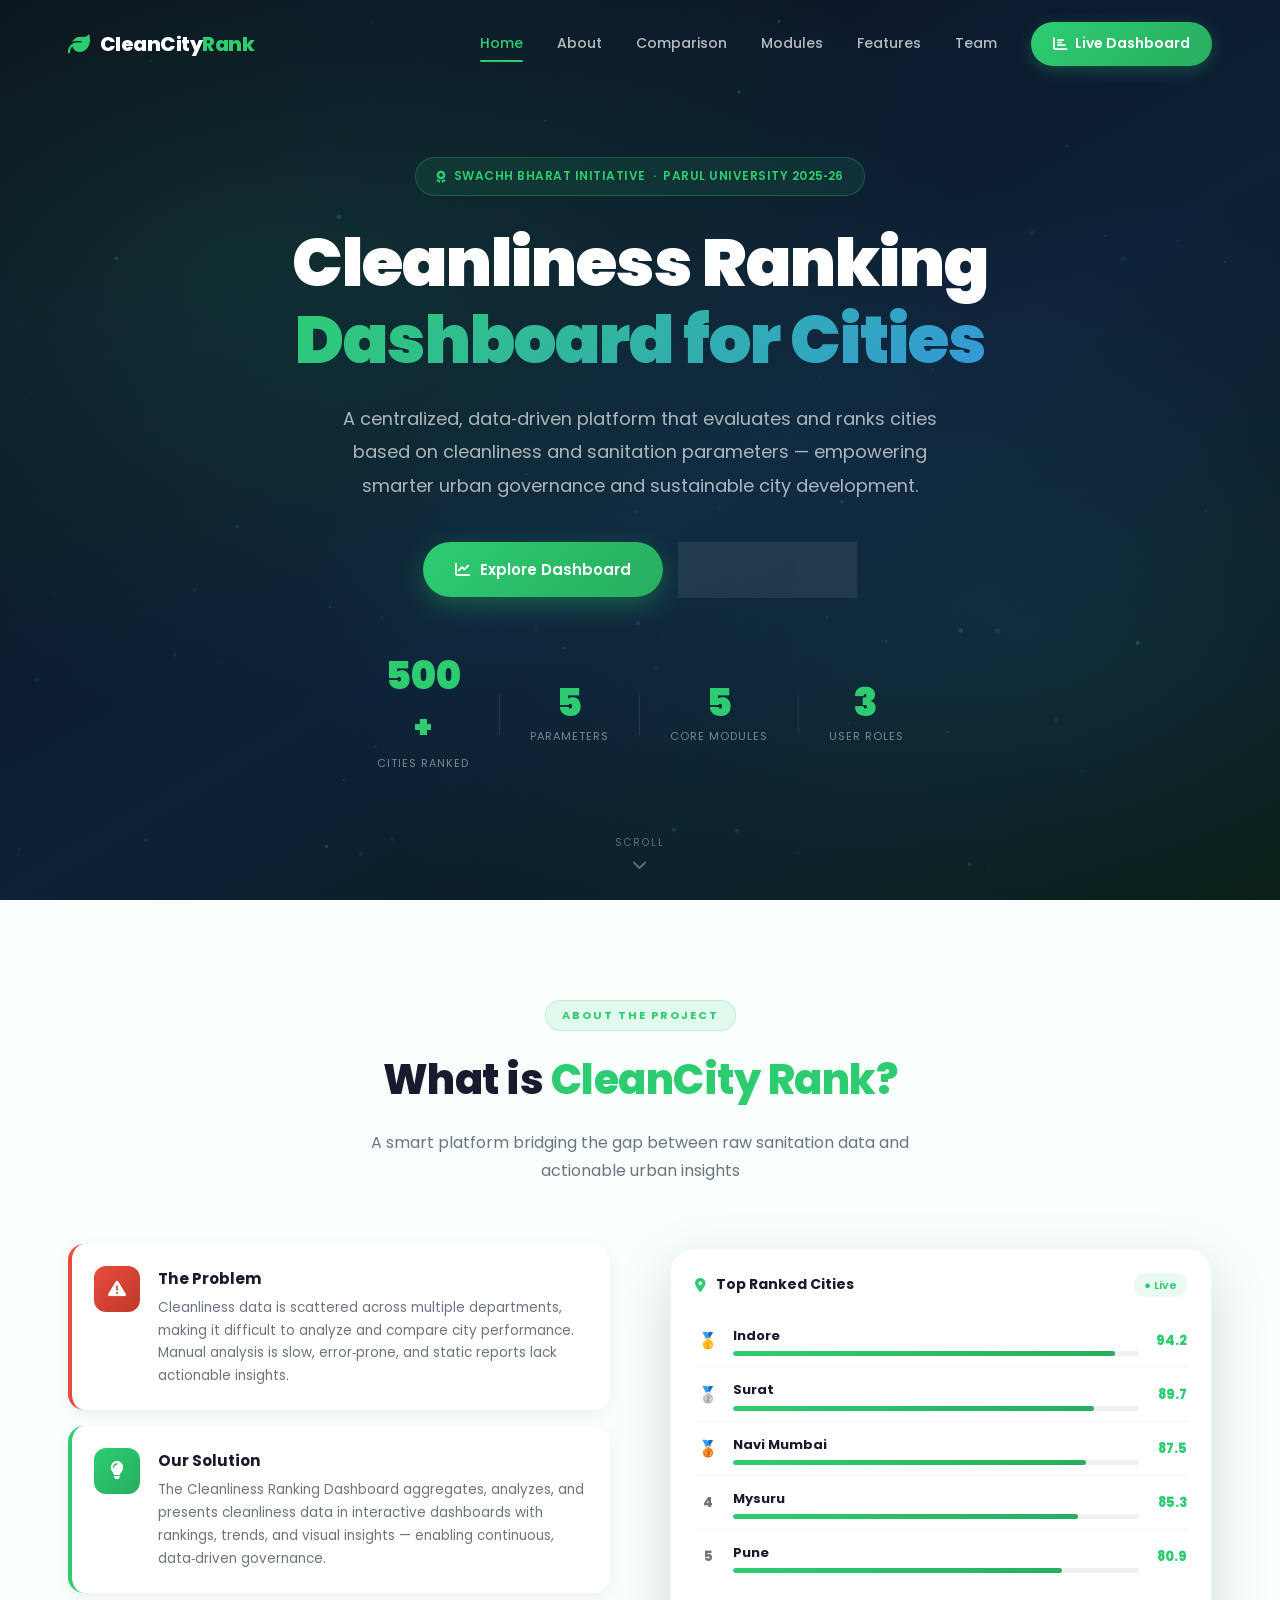
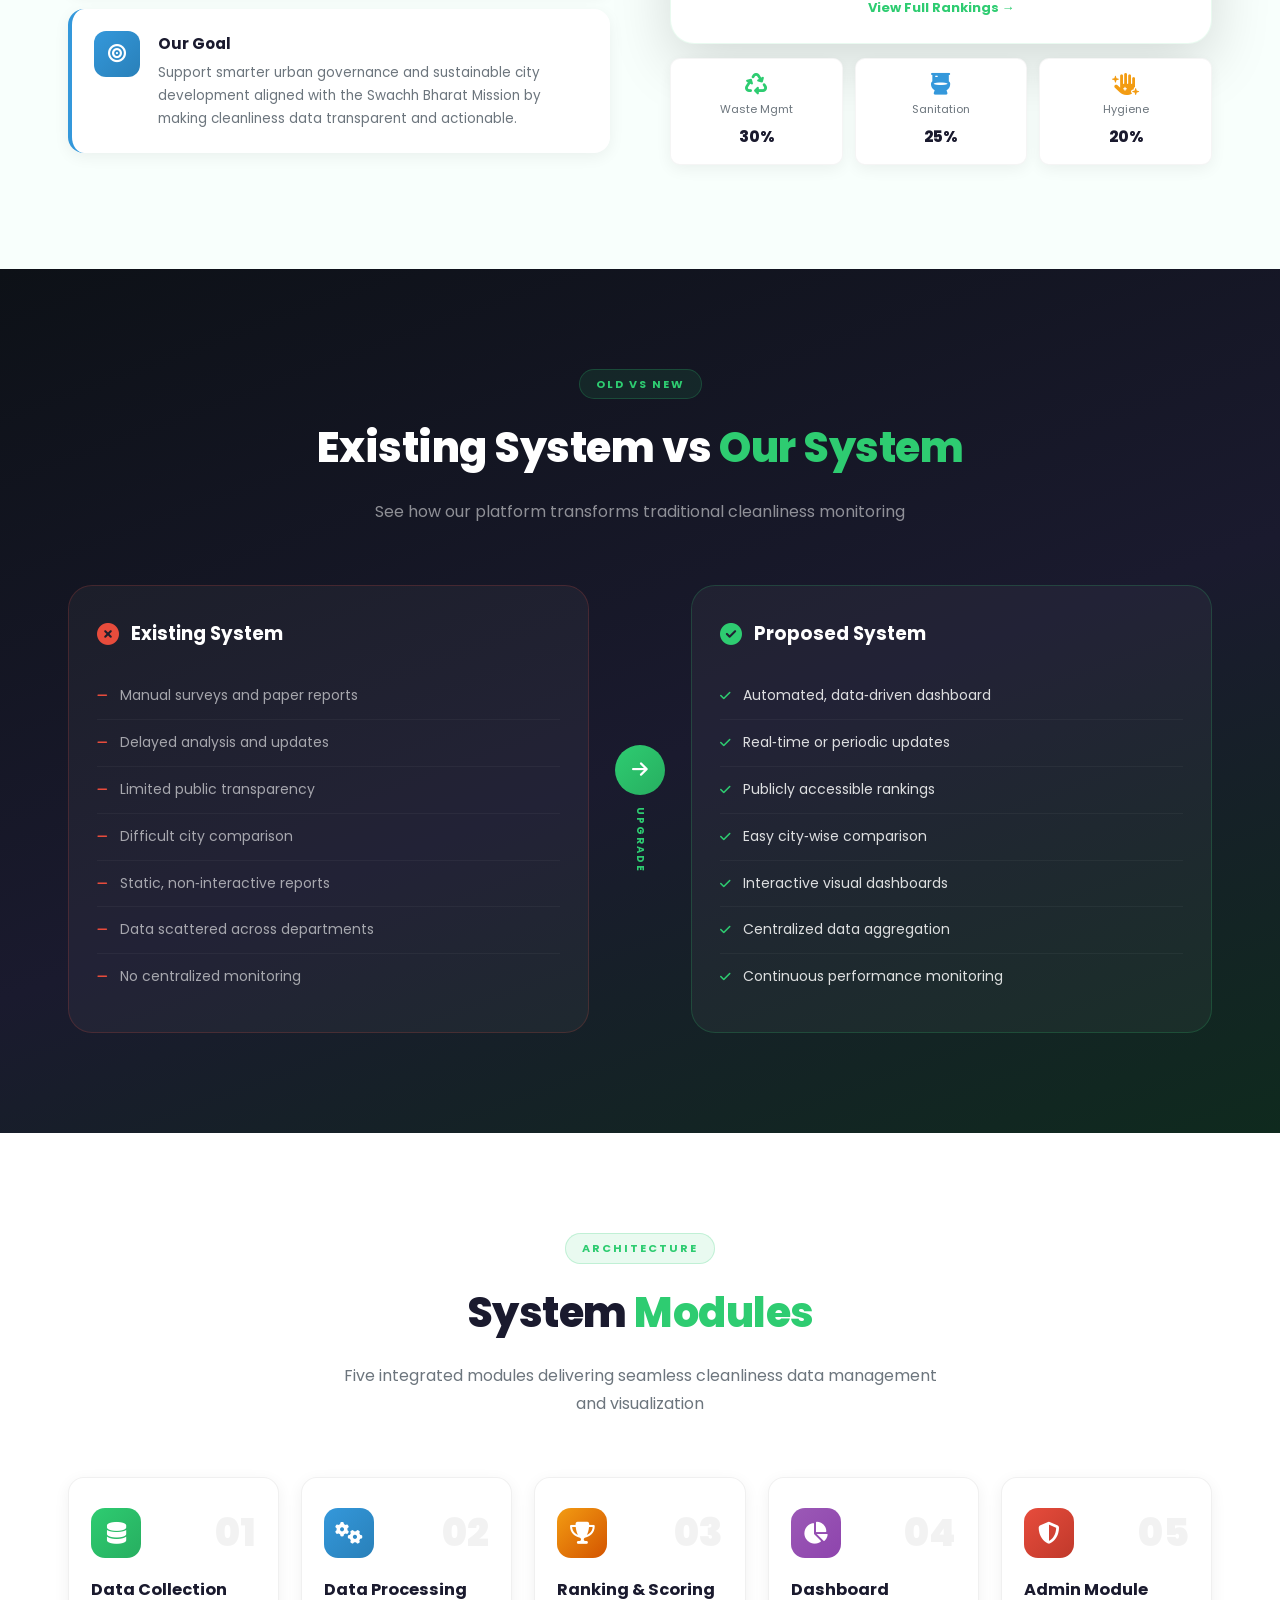
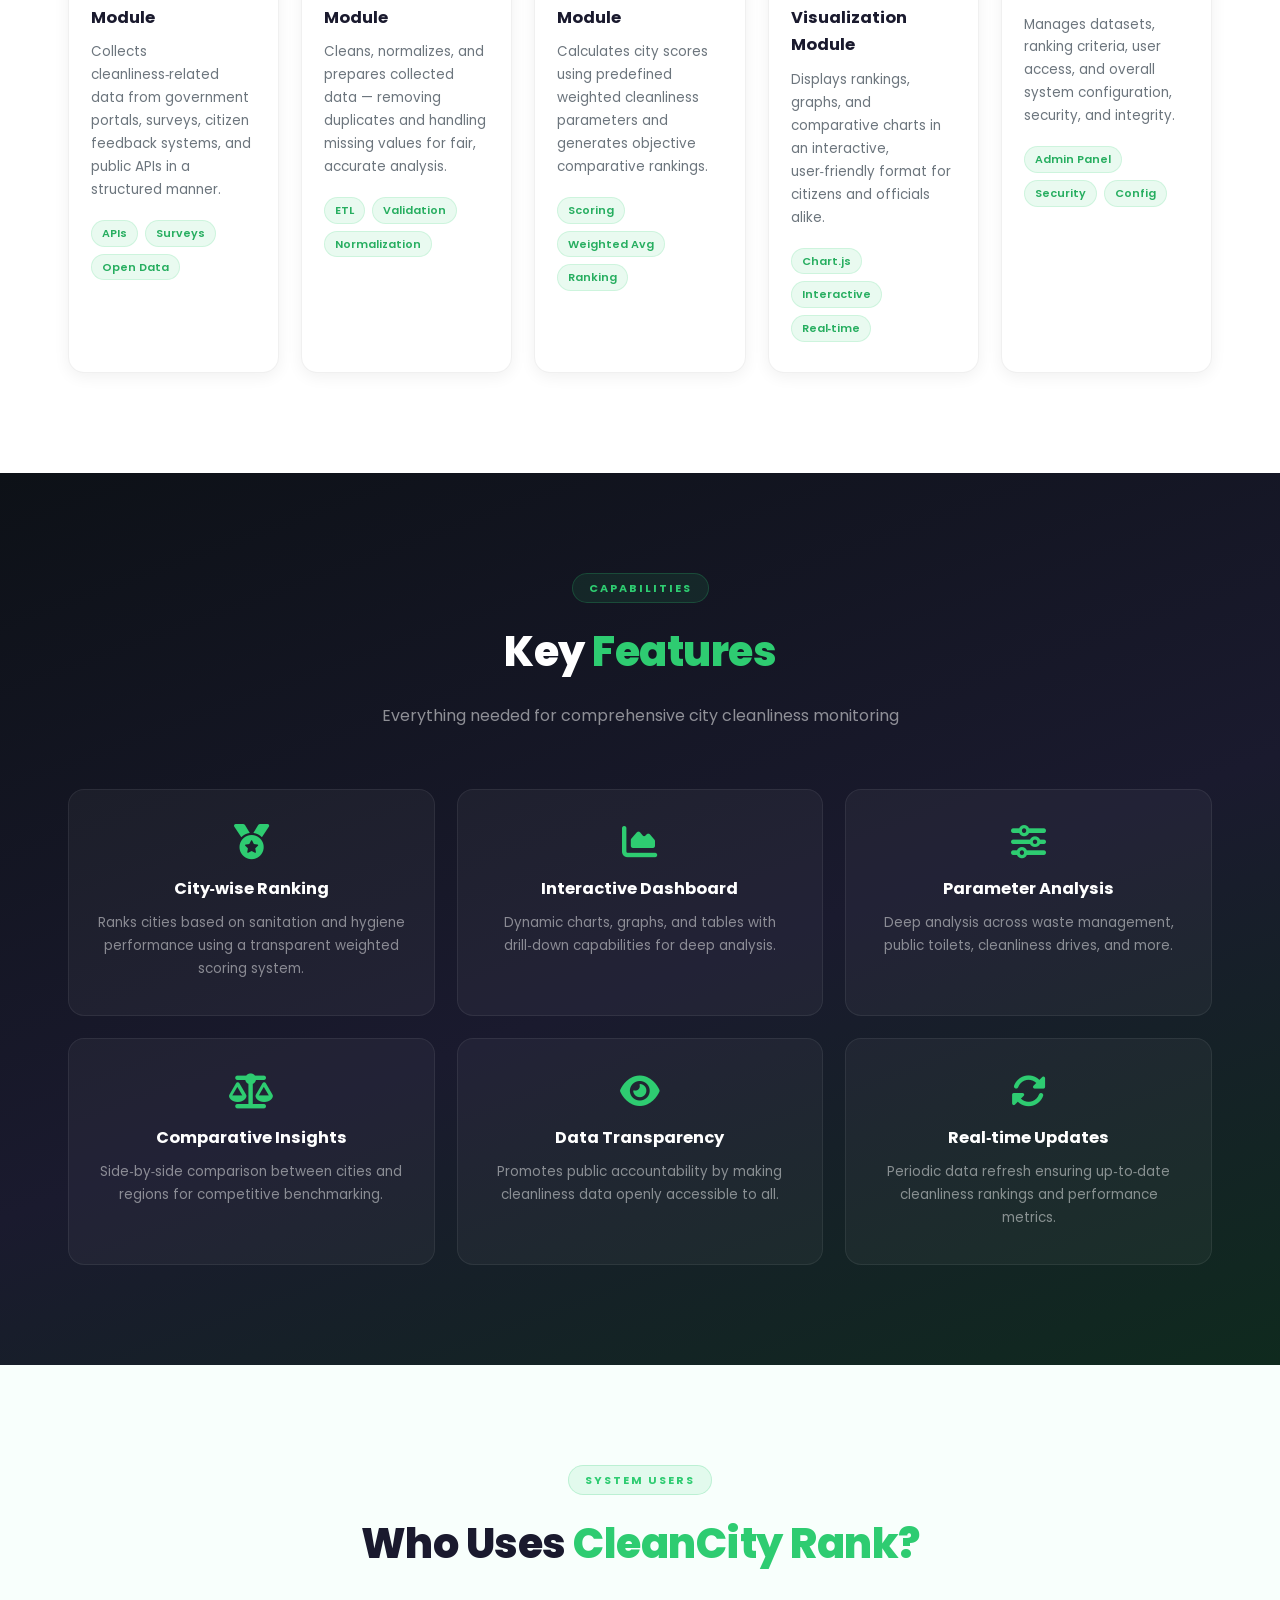
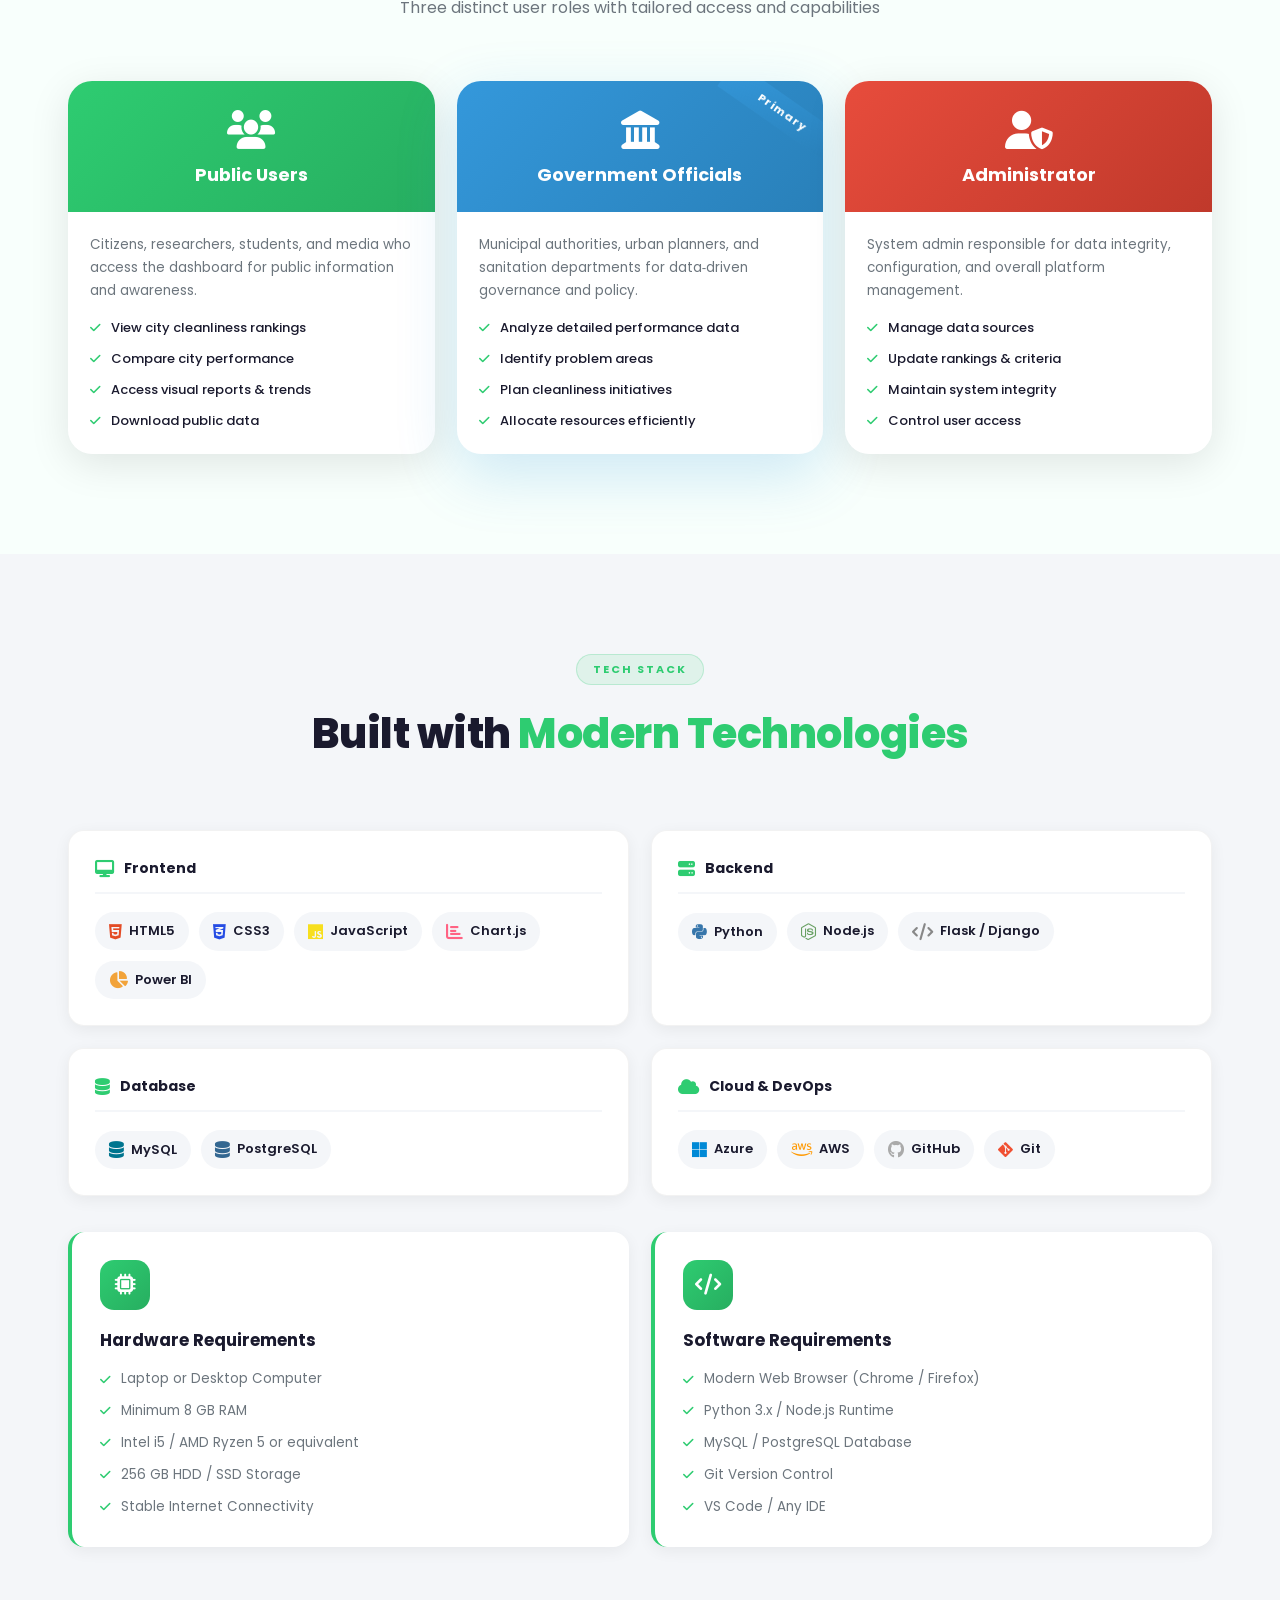
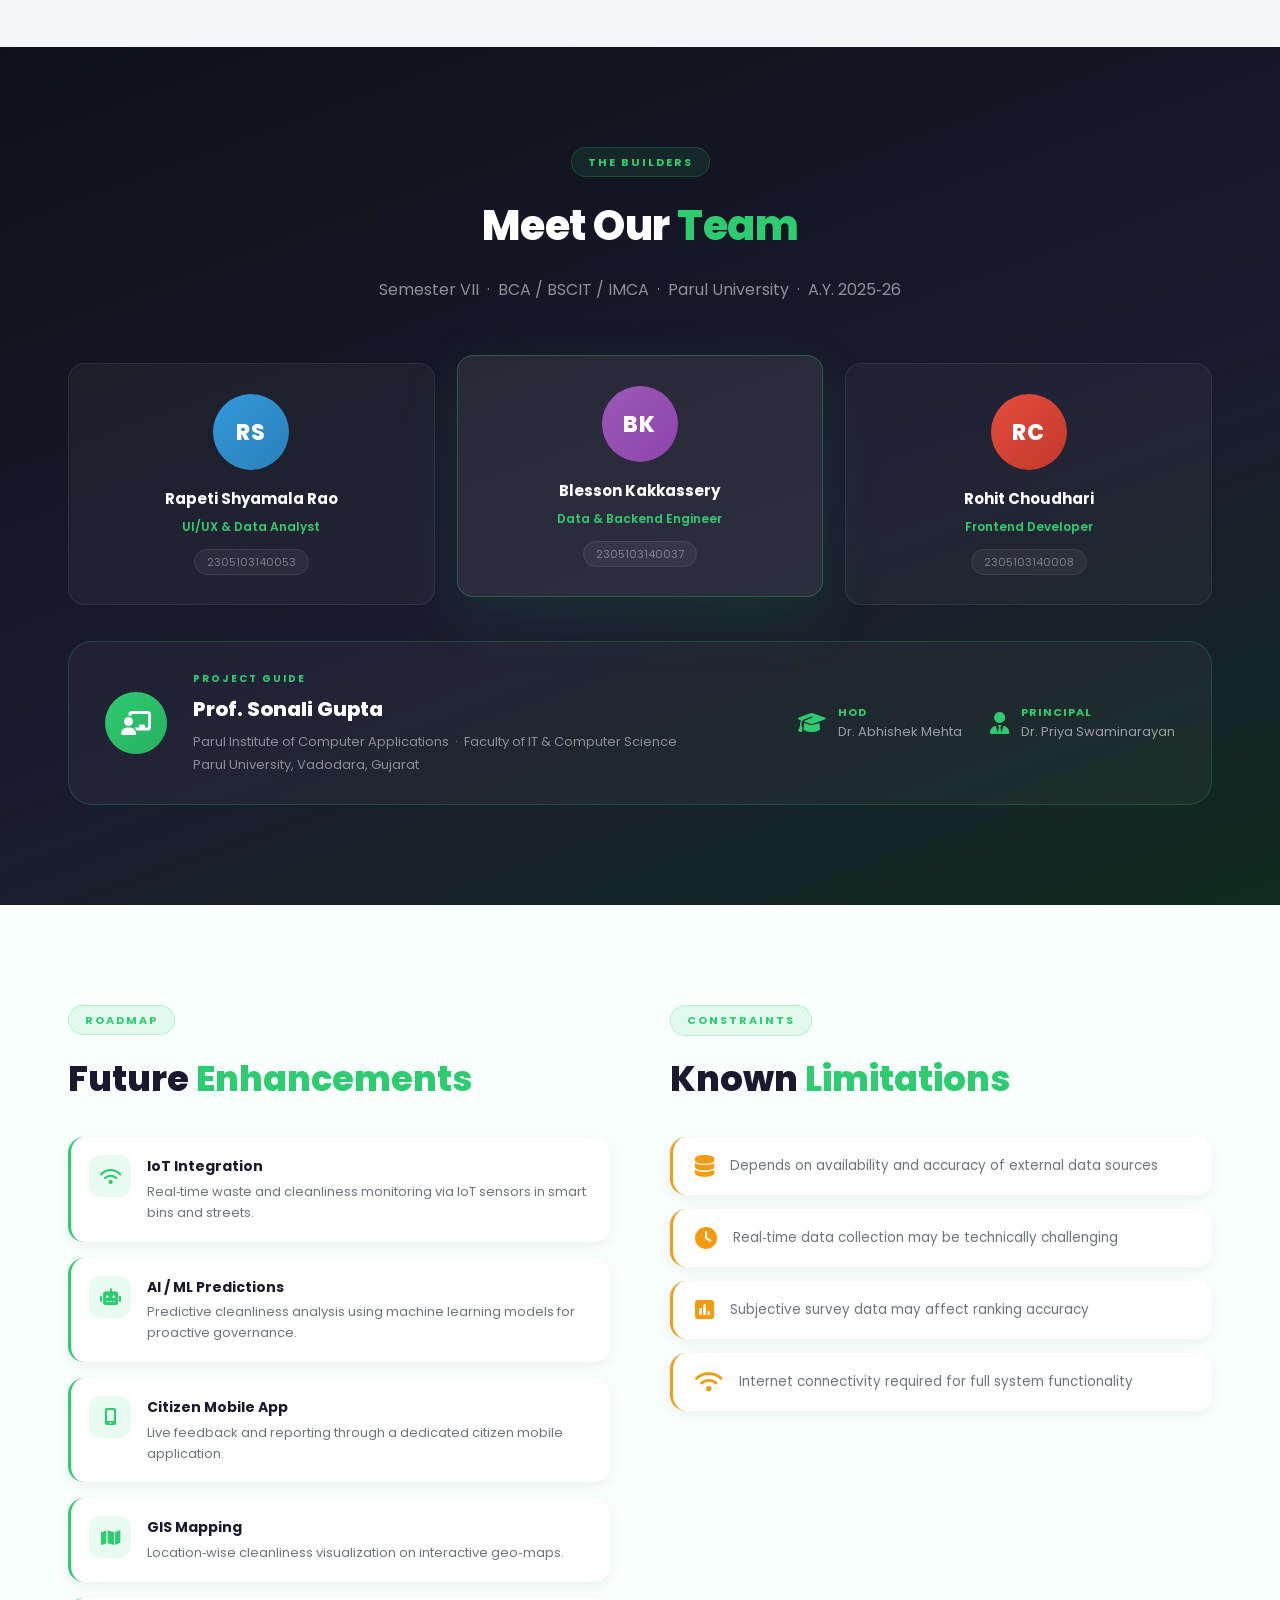
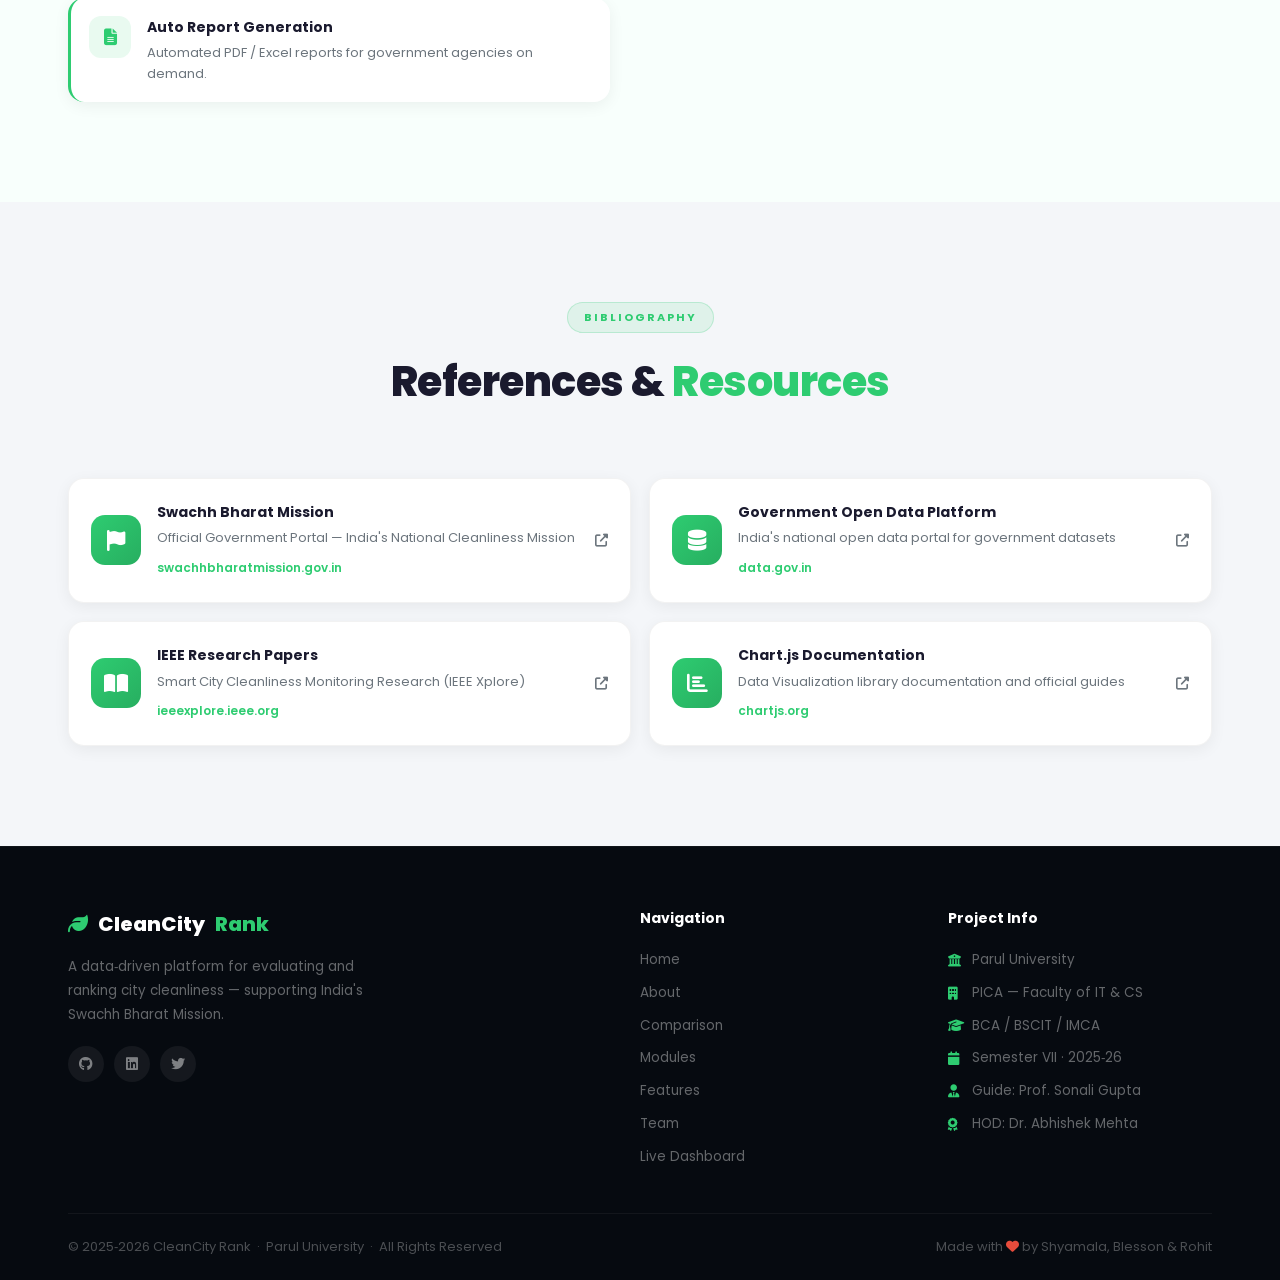
==== index.html @ f2f5cafc "Initial commit Co-authored-by: Copilot <223556219+Copilot@users.noreply.github.com>" ====
<!DOCTYPE html>
<html lang="en">
<head>
    <meta charset="UTF-8">
    <meta name="viewport" content="width=device-width, initial-scale=1.0">
    <meta name="description" content="Cleanliness Ranking Dashboard for Cities - A data-driven platform for evaluating city cleanliness under Swachh Bharat Mission">
    <title>CleanCity Rank | Cleanliness Ranking Dashboard for Cities</title>
    <link href="https://fonts.googleapis.com/css2?family=Poppins:wght@300;400;500;600;700;800;900&display=swap" rel="stylesheet">
    <link rel="stylesheet" href="https://cdnjs.cloudflare.com/ajax/libs/font-awesome/6.5.0/css/all.min.css">
    <link href="https://unpkg.com/aos@2.3.1/dist/aos.css" rel="stylesheet">
    <link rel="stylesheet" href="css/style.css">
</head>
<body>

<!-- ═══════════════════════════════════════════════════
     PRELOADER
════════════════════════════════════════════════════════ -->
<div id="preloader">
    <div class="loader-wrapper">
        <div class="loader-ring"></div>
        <div class="loader-icon"><i class="fas fa-city"></i></div>
        <p>Loading CleanCity Rank&hellip;</p>
    </div>
</div>

<!-- ═══════════════════════════════════════════════════
     NAVBAR
════════════════════════════════════════════════════════ -->
<nav class="navbar" id="navbar">
    <div class="nav-container">
        <a href="index.html" class="nav-logo">
            <i class="fas fa-leaf"></i>
            <span>CleanCity<span class="accent">Rank</span></span>
        </a>
        <div class="nav-menu" id="navMenu">
            <a href="#home"       class="nav-link active">Home</a>
            <a href="#about"      class="nav-link">About</a>
            <a href="#comparison" class="nav-link">Comparison</a>
            <a href="#modules"    class="nav-link">Modules</a>
            <a href="#features"   class="nav-link">Features</a>
            <a href="#team"       class="nav-link">Team</a>
            <a href="dashboard.html" class="nav-cta">
                <i class="fas fa-chart-bar"></i> Live Dashboard
            </a>
        </div>
        <button class="hamburger" id="hamburger" aria-label="Toggle menu">
            <span></span><span></span><span></span>
        </button>
    </div>
</nav>

<!-- ═══════════════════════════════════════════════════
     HERO
════════════════════════════════════════════════════════ -->
<section id="home" class="hero">
    <canvas id="heroCanvas"></canvas>
    <div class="hero-glow"></div>
    <div class="container hero-container">
        <div class="hero-badge" data-aos="fade-down" data-aos-delay="100">
            <i class="fas fa-award"></i>
            Swachh Bharat Initiative &nbsp;·&nbsp; Parul University 2025‑26
        </div>
        <h1 data-aos="fade-up" data-aos-delay="200">
            Cleanliness Ranking<br>
            <span class="text-gradient">Dashboard for Cities</span>
        </h1>
        <p data-aos="fade-up" data-aos-delay="300">
            A centralized, data‑driven platform that evaluates and ranks cities based on
            cleanliness and sanitation parameters — empowering smarter urban governance
            and sustainable city development.
        </p>
        <div class="hero-btns" data-aos="fade-up" data-aos-delay="400">
            <a href="dashboard.html" class="btn btn-primary">
                <i class="fas fa-chart-line"></i> Explore Dashboard
            </a>
            <a href="#about" class="btn btn-ghost">
                <i class="fas fa-info-circle"></i> Learn More
            </a>
        </div>
        <div class="hero-stats" data-aos="fade-up" data-aos-delay="500">
            <div class="hero-stat">
                <span class="count" data-target="500">0</span><span class="plus">+</span>
                <label>Cities Ranked</label>
            </div>
            <div class="stat-div"></div>
            <div class="hero-stat">
                <span class="count" data-target="5">0</span>
                <label>Parameters</label>
            </div>
            <div class="stat-div"></div>
            <div class="hero-stat">
                <span class="count" data-target="5">0</span>
                <label>Core Modules</label>
            </div>
            <div class="stat-div"></div>
            <div class="hero-stat">
                <span class="count" data-target="3">0</span>
                <label>User Roles</label>
            </div>
        </div>
    </div>
    <a href="#about" class="scroll-cue">
        <span>Scroll</span>
        <i class="fas fa-chevron-down"></i>
    </a>
</section>

<!-- ═══════════════════════════════════════════════════
     ABOUT
════════════════════════════════════════════════════════ -->
<section id="about" class="section about-section">
    <div class="container">
        <div class="section-header" data-aos="fade-up">
            <span class="tag">About the Project</span>
            <h2>What is <span class="hl">CleanCity Rank?</span></h2>
            <p>A smart platform bridging the gap between raw sanitation data and actionable urban insights</p>
        </div>

        <div class="about-grid">
            <!-- Left blocks -->
            <div class="about-blocks" data-aos="fade-right" data-aos-delay="100">
                <div class="ablock red">
                    <div class="ablock-icon"><i class="fas fa-exclamation-triangle"></i></div>
                    <div>
                        <h3>The Problem</h3>
                        <p>Cleanliness data is scattered across multiple departments, making it difficult to analyze and compare city performance. Manual analysis is slow, error‑prone, and static reports lack actionable insights.</p>
                    </div>
                </div>
                <div class="ablock green">
                    <div class="ablock-icon"><i class="fas fa-lightbulb"></i></div>
                    <div>
                        <h3>Our Solution</h3>
                        <p>The Cleanliness Ranking Dashboard aggregates, analyzes, and presents cleanliness data in interactive dashboards with rankings, trends, and visual insights — enabling continuous, data‑driven governance.</p>
                    </div>
                </div>
                <div class="ablock blue">
                    <div class="ablock-icon"><i class="fas fa-bullseye"></i></div>
                    <div>
                        <h3>Our Goal</h3>
                        <p>Support smarter urban governance and sustainable city development aligned with the Swachh Bharat Mission by making cleanliness data transparent and actionable.</p>
                    </div>
                </div>
            </div>

            <!-- Right visual -->
            <div class="about-visual" data-aos="fade-left" data-aos-delay="200">
                <div class="rank-preview-card">
                    <div class="rpc-header">
                        <i class="fas fa-map-marker-alt"></i>
                        <span>Top Ranked Cities</span>
                        <span class="live-badge">&#9679; Live</span>
                    </div>
                    <div class="city-list">
                        <div class="city-row">
                            <span class="rk">🥇</span>
                            <div class="ci"><strong>Indore</strong>
                                <div class="bar"><div class="bfill" style="width:94%"></div></div>
                            </div><span class="sc">94.2</span>
                        </div>
                        <div class="city-row">
                            <span class="rk">🥈</span>
                            <div class="ci"><strong>Surat</strong>
                                <div class="bar"><div class="bfill" style="width:89%"></div></div>
                            </div><span class="sc">89.7</span>
                        </div>
                        <div class="city-row">
                            <span class="rk">🥉</span>
                            <div class="ci"><strong>Navi Mumbai</strong>
                                <div class="bar"><div class="bfill" style="width:87%"></div></div>
                            </div><span class="sc">87.5</span>
                        </div>
                        <div class="city-row">
                            <span class="rk num">4</span>
                            <div class="ci"><strong>Mysuru</strong>
                                <div class="bar"><div class="bfill" style="width:85%"></div></div>
                            </div><span class="sc">85.3</span>
                        </div>
                        <div class="city-row">
                            <span class="rk num">5</span>
                            <div class="ci"><strong>Pune</strong>
                                <div class="bar"><div class="bfill" style="width:81%"></div></div>
                            </div><span class="sc">80.9</span>
                        </div>
                    </div>
                    <a href="dashboard.html" class="view-all">View Full Rankings →</a>
                </div>
                <!-- Mini param cards -->
                <div class="mini-params">
                    <div class="mp"><i class="fas fa-recycle" style="color:#2ecc71"></i><span>Waste Mgmt</span><strong>30%</strong></div>
                    <div class="mp"><i class="fas fa-toilet"  style="color:#3498db"></i><span>Sanitation</span><strong>25%</strong></div>
                    <div class="mp"><i class="fas fa-hand-sparkles" style="color:#f39c12"></i><span>Hygiene</span><strong>20%</strong></div>
                </div>
            </div>
        </div>
    </div>
</section>

<!-- ═══════════════════════════════════════════════════
     COMPARISON
════════════════════════════════════════════════════════ -->
<section id="comparison" class="section dark-section">
    <div class="container">
        <div class="section-header light" data-aos="fade-up">
            <span class="tag">Old vs New</span>
            <h2>Existing System vs <span class="hl">Our System</span></h2>
            <p>See how our platform transforms traditional cleanliness monitoring</p>
        </div>
        <div class="cmp-grid" data-aos="fade-up" data-aos-delay="100">
            <div class="cmp-col existing">
                <div class="cmp-head">
                    <i class="fas fa-times-circle"></i>
                    <h3>Existing System</h3>
                </div>
                <ul>
                    <li><i class="fas fa-minus"></i> Manual surveys and paper reports</li>
                    <li><i class="fas fa-minus"></i> Delayed analysis and updates</li>
                    <li><i class="fas fa-minus"></i> Limited public transparency</li>
                    <li><i class="fas fa-minus"></i> Difficult city comparison</li>
                    <li><i class="fas fa-minus"></i> Static, non‑interactive reports</li>
                    <li><i class="fas fa-minus"></i> Data scattered across departments</li>
                    <li><i class="fas fa-minus"></i> No centralized monitoring</li>
                </ul>
            </div>
            <div class="cmp-arrow">
                <div class="arrow-circle"><i class="fas fa-arrow-right"></i></div>
                <span>Upgrade</span>
            </div>
            <div class="cmp-col proposed">
                <div class="cmp-head">
                    <i class="fas fa-check-circle"></i>
                    <h3>Proposed System</h3>
                </div>
                <ul>
                    <li><i class="fas fa-check"></i> Automated, data‑driven dashboard</li>
                    <li><i class="fas fa-check"></i> Real‑time or periodic updates</li>
                    <li><i class="fas fa-check"></i> Publicly accessible rankings</li>
                    <li><i class="fas fa-check"></i> Easy city‑wise comparison</li>
                    <li><i class="fas fa-check"></i> Interactive visual dashboards</li>
                    <li><i class="fas fa-check"></i> Centralized data aggregation</li>
                    <li><i class="fas fa-check"></i> Continuous performance monitoring</li>
                </ul>
            </div>
        </div>
    </div>
</section>

<!-- ═══════════════════════════════════════════════════
     MODULES
════════════════════════════════════════════════════════ -->
<section id="modules" class="section modules-section">
    <div class="container">
        <div class="section-header" data-aos="fade-up">
            <span class="tag">Architecture</span>
            <h2>System <span class="hl">Modules</span></h2>
            <p>Five integrated modules delivering seamless cleanliness data management and visualization</p>
        </div>
        <div class="modules-grid">

            <div class="mod-card" data-aos="fade-up" data-aos-delay="0">
                <div class="mod-top">
                    <div class="mod-icon" style="background:linear-gradient(135deg,#2ecc71,#27ae60)"><i class="fas fa-database"></i></div>
                    <span class="mod-num">01</span>
                </div>
                <h3>Data Collection Module</h3>
                <p>Collects cleanliness‑related data from government portals, surveys, citizen feedback systems, and public APIs in a structured manner.</p>
                <div class="pills"><span>APIs</span><span>Surveys</span><span>Open Data</span></div>
            </div>

            <div class="mod-card" data-aos="fade-up" data-aos-delay="100">
                <div class="mod-top">
                    <div class="mod-icon" style="background:linear-gradient(135deg,#3498db,#2980b9)"><i class="fas fa-cogs"></i></div>
                    <span class="mod-num">02</span>
                </div>
                <h3>Data Processing Module</h3>
                <p>Cleans, normalizes, and prepares collected data — removing duplicates and handling missing values for fair, accurate analysis.</p>
                <div class="pills"><span>ETL</span><span>Validation</span><span>Normalization</span></div>
            </div>

            <div class="mod-card" data-aos="fade-up" data-aos-delay="200">
                <div class="mod-top">
                    <div class="mod-icon" style="background:linear-gradient(135deg,#f39c12,#d35400)"><i class="fas fa-trophy"></i></div>
                    <span class="mod-num">03</span>
                </div>
                <h3>Ranking &amp; Scoring Module</h3>
                <p>Calculates city scores using predefined weighted cleanliness parameters and generates objective comparative rankings.</p>
                <div class="pills"><span>Scoring</span><span>Weighted Avg</span><span>Ranking</span></div>
            </div>

            <div class="mod-card" data-aos="fade-up" data-aos-delay="300">
                <div class="mod-top">
                    <div class="mod-icon" style="background:linear-gradient(135deg,#9b59b6,#8e44ad)"><i class="fas fa-chart-pie"></i></div>
                    <span class="mod-num">04</span>
                </div>
                <h3>Dashboard Visualization Module</h3>
                <p>Displays rankings, graphs, and comparative charts in an interactive, user‑friendly format for citizens and officials alike.</p>
                <div class="pills"><span>Chart.js</span><span>Interactive</span><span>Real‑time</span></div>
            </div>

            <div class="mod-card" data-aos="fade-up" data-aos-delay="400">
                <div class="mod-top">
                    <div class="mod-icon" style="background:linear-gradient(135deg,#e74c3c,#c0392b)"><i class="fas fa-shield-alt"></i></div>
                    <span class="mod-num">05</span>
                </div>
                <h3>Admin Module</h3>
                <p>Manages datasets, ranking criteria, user access, and overall system configuration, security, and integrity.</p>
                <div class="pills"><span>Admin Panel</span><span>Security</span><span>Config</span></div>
            </div>

        </div>
    </div>
</section>

<!-- ═══════════════════════════════════════════════════
     FEATURES
════════════════════════════════════════════════════════ -->
<section id="features" class="section dark-section">
    <div class="container">
        <div class="section-header light" data-aos="fade-up">
            <span class="tag">Capabilities</span>
            <h2>Key <span class="hl">Features</span></h2>
            <p>Everything needed for comprehensive city cleanliness monitoring</p>
        </div>
        <div class="features-grid">
            <div class="feat-card" data-aos="zoom-in" data-aos-delay="0">
                <i class="fas fa-medal"></i>
                <h3>City‑wise Ranking</h3>
                <p>Ranks cities based on sanitation and hygiene performance using a transparent weighted scoring system.</p>
            </div>
            <div class="feat-card" data-aos="zoom-in" data-aos-delay="80">
                <i class="fas fa-chart-area"></i>
                <h3>Interactive Dashboard</h3>
                <p>Dynamic charts, graphs, and tables with drill‑down capabilities for deep analysis.</p>
            </div>
            <div class="feat-card" data-aos="zoom-in" data-aos-delay="160">
                <i class="fas fa-sliders-h"></i>
                <h3>Parameter Analysis</h3>
                <p>Deep analysis across waste management, public toilets, cleanliness drives, and more.</p>
            </div>
            <div class="feat-card" data-aos="zoom-in" data-aos-delay="240">
                <i class="fas fa-balance-scale"></i>
                <h3>Comparative Insights</h3>
                <p>Side‑by‑side comparison between cities and regions for competitive benchmarking.</p>
            </div>
            <div class="feat-card" data-aos="zoom-in" data-aos-delay="320">
                <i class="fas fa-eye"></i>
                <h3>Data Transparency</h3>
                <p>Promotes public accountability by making cleanliness data openly accessible to all.</p>
            </div>
            <div class="feat-card" data-aos="zoom-in" data-aos-delay="400">
                <i class="fas fa-sync-alt"></i>
                <h3>Real‑time Updates</h3>
                <p>Periodic data refresh ensuring up‑to‑date cleanliness rankings and performance metrics.</p>
            </div>
        </div>
    </div>
</section>

<!-- ═══════════════════════════════════════════════════
     USER ROLES
════════════════════════════════════════════════════════ -->
<section id="roles" class="section roles-section">
    <div class="container">
        <div class="section-header" data-aos="fade-up">
            <span class="tag">System Users</span>
            <h2>Who Uses <span class="hl">CleanCity Rank?</span></h2>
            <p>Three distinct user roles with tailored access and capabilities</p>
        </div>
        <div class="roles-grid">
            <div class="role-card" data-aos="fade-up" data-aos-delay="0">
                <div class="role-top" style="background:linear-gradient(135deg,#2ecc71,#27ae60)">
                    <i class="fas fa-users"></i>
                    <h3>Public Users</h3>
                </div>
                <div class="role-body">
                    <p>Citizens, researchers, students, and media who access the dashboard for public information and awareness.</p>
                    <ul>
                        <li><i class="fas fa-check"></i>View city cleanliness rankings</li>
                        <li><i class="fas fa-check"></i>Compare city performance</li>
                        <li><i class="fas fa-check"></i>Access visual reports &amp; trends</li>
                        <li><i class="fas fa-check"></i>Download public data</li>
                    </ul>
                </div>
            </div>

            <div class="role-card featured-role" data-aos="fade-up" data-aos-delay="150">
                <div class="role-ribbon">Primary</div>
                <div class="role-top" style="background:linear-gradient(135deg,#3498db,#2980b9)">
                    <i class="fas fa-landmark"></i>
                    <h3>Government Officials</h3>
                </div>
                <div class="role-body">
                    <p>Municipal authorities, urban planners, and sanitation departments for data‑driven governance and policy.</p>
                    <ul>
                        <li><i class="fas fa-check"></i>Analyze detailed performance data</li>
                        <li><i class="fas fa-check"></i>Identify problem areas</li>
                        <li><i class="fas fa-check"></i>Plan cleanliness initiatives</li>
                        <li><i class="fas fa-check"></i>Allocate resources efficiently</li>
                    </ul>
                </div>
            </div>

            <div class="role-card" data-aos="fade-up" data-aos-delay="300">
                <div class="role-top" style="background:linear-gradient(135deg,#e74c3c,#c0392b)">
                    <i class="fas fa-user-shield"></i>
                    <h3>Administrator</h3>
                </div>
                <div class="role-body">
                    <p>System admin responsible for data integrity, configuration, and overall platform management.</p>
                    <ul>
                        <li><i class="fas fa-check"></i>Manage data sources</li>
                        <li><i class="fas fa-check"></i>Update rankings &amp; criteria</li>
                        <li><i class="fas fa-check"></i>Maintain system integrity</li>
                        <li><i class="fas fa-check"></i>Control user access</li>
                    </ul>
                </div>
            </div>
        </div>
    </div>
</section>

<!-- ═══════════════════════════════════════════════════
     TECHNOLOGY
════════════════════════════════════════════════════════ -->
<section id="tech" class="section tech-section">
    <div class="container">
        <div class="section-header" data-aos="fade-up">
            <span class="tag">Tech Stack</span>
            <h2>Built with <span class="hl">Modern Technologies</span></h2>
        </div>
        <div class="tech-grid">
            <div class="tech-col" data-aos="fade-up" data-aos-delay="0">
                <div class="tech-label"><i class="fas fa-desktop"></i> Frontend</div>
                <div class="tech-pills-wrap">
                    <div class="tp"><i class="fab fa-html5" style="color:#e34c26"></i>HTML5</div>
                    <div class="tp"><i class="fab fa-css3-alt" style="color:#264de4"></i>CSS3</div>
                    <div class="tp"><i class="fab fa-js" style="color:#f7df1e"></i>JavaScript</div>
                    <div class="tp"><i class="fas fa-chart-bar" style="color:#ff6384"></i>Chart.js</div>
                    <div class="tp"><i class="fas fa-chart-pie" style="color:#f2a33a"></i>Power BI</div>
                </div>
            </div>
            <div class="tech-col" data-aos="fade-up" data-aos-delay="100">
                <div class="tech-label"><i class="fas fa-server"></i> Backend</div>
                <div class="tech-pills-wrap">
                    <div class="tp"><i class="fab fa-python" style="color:#3776ab"></i>Python</div>
                    <div class="tp"><i class="fab fa-node-js" style="color:#68a063"></i>Node.js</div>
                    <div class="tp"><i class="fas fa-code" style="color:#888"></i>Flask / Django</div>
                </div>
            </div>
            <div class="tech-col" data-aos="fade-up" data-aos-delay="200">
                <div class="tech-label"><i class="fas fa-database"></i> Database</div>
                <div class="tech-pills-wrap">
                    <div class="tp"><i class="fas fa-database" style="color:#00758f"></i>MySQL</div>
                    <div class="tp"><i class="fas fa-database" style="color:#336791"></i>PostgreSQL</div>
                </div>
            </div>
            <div class="tech-col" data-aos="fade-up" data-aos-delay="300">
                <div class="tech-label"><i class="fas fa-cloud"></i> Cloud &amp; DevOps</div>
                <div class="tech-pills-wrap">
                    <div class="tp"><i class="fab fa-microsoft" style="color:#0089d6"></i>Azure</div>
                    <div class="tp"><i class="fab fa-aws" style="color:#ff9900"></i>AWS</div>
                    <div class="tp"><i class="fab fa-github" style="color:#aaa"></i>GitHub</div>
                    <div class="tp"><i class="fab fa-git-alt" style="color:#f05032"></i>Git</div>
                </div>
            </div>
        </div>

        <!-- Requirements -->
        <div class="req-grid" data-aos="fade-up" data-aos-delay="100">
            <div class="req-card">
                <div class="req-icon"><i class="fas fa-microchip"></i></div>
                <h3>Hardware Requirements</h3>
                <ul>
                    <li><i class="fas fa-check"></i>Laptop or Desktop Computer</li>
                    <li><i class="fas fa-check"></i>Minimum 8 GB RAM</li>
                    <li><i class="fas fa-check"></i>Intel i5 / AMD Ryzen 5 or equivalent</li>
                    <li><i class="fas fa-check"></i>256 GB HDD / SSD Storage</li>
                    <li><i class="fas fa-check"></i>Stable Internet Connectivity</li>
                </ul>
            </div>
            <div class="req-card">
                <div class="req-icon"><i class="fas fa-code"></i></div>
                <h3>Software Requirements</h3>
                <ul>
                    <li><i class="fas fa-check"></i>Modern Web Browser (Chrome / Firefox)</li>
                    <li><i class="fas fa-check"></i>Python 3.x / Node.js Runtime</li>
                    <li><i class="fas fa-check"></i>MySQL / PostgreSQL Database</li>
                    <li><i class="fas fa-check"></i>Git Version Control</li>
                    <li><i class="fas fa-check"></i>VS Code / Any IDE</li>
                </ul>
            </div>
        </div>
    </div>
</section>

<!-- ═══════════════════════════════════════════════════
     TEAM
════════════════════════════════════════════════════════ -->
<section id="team" class="section dark-section team-section">
    <div class="container">
        <div class="section-header light" data-aos="fade-up">
            <span class="tag">The Builders</span>
            <h2>Meet Our <span class="hl">Team</span></h2>
            <p>Semester VII &nbsp;·&nbsp; BCA / BSCIT / IMCA &nbsp;·&nbsp; Parul University &nbsp;·&nbsp; A.Y. 2025‑26</p>
        </div>

        <!-- 3 members -->
        <div class="team-grid" data-aos="fade-up" data-aos-delay="100">
            <div class="team-card">
                <div class="av-circle" style="background:linear-gradient(135deg,#3498db,#2980b9)">RS</div>
                <h3>Rapeti Shyamala Rao</h3>
                <p class="role-text">UI/UX &amp; Data Analyst</p>
                <span class="enroll">2305103140053</span>
            </div>
            <div class="team-card featured-card">
                <div class="av-circle" style="background:linear-gradient(135deg,#9b59b6,#8e44ad)">BK</div>
                <h3>Blesson Kakkassery</h3>
                <p class="role-text">Data &amp; Backend Engineer</p>
                <span class="enroll">2305103140037</span>
            </div>
            <div class="team-card">
                <div class="av-circle" style="background:linear-gradient(135deg,#e74c3c,#c0392b)">RC</div>
                <h3>Rohit Choudhari</h3>
                <p class="role-text">Frontend Developer</p>
                <span class="enroll">2305103140008</span>
            </div>
        </div>

        <!-- Guide card -->
        <div class="guide-card" data-aos="fade-up" data-aos-delay="200">
            <div class="guide-icon"><i class="fas fa-chalkboard-teacher"></i></div>
            <div class="guide-info">
                <span class="guide-label">Project Guide</span>
                <h3>Prof. Sonali Gupta</h3>
                <p>Parul Institute of Computer Applications &nbsp;·&nbsp; Faculty of IT &amp; Computer Science</p>
                <p>Parul University, Vadodara, Gujarat</p>
            </div>
            <div class="guide-officials">
                <div class="official">
                    <i class="fas fa-graduation-cap"></i>
                    <div><strong>HOD</strong><p>Dr. Abhishek Mehta</p></div>
                </div>
                <div class="official">
                    <i class="fas fa-user-tie"></i>
                    <div><strong>Principal</strong><p>Dr. Priya Swaminarayan</p></div>
                </div>
            </div>
        </div>
    </div>
</section>

<!-- ═══════════════════════════════════════════════════
     FUTURE & LIMITATIONS
════════════════════════════════════════════════════════ -->
<section id="future" class="section future-section">
    <div class="container">
        <div class="fl-grid">
            <!-- Future -->
            <div data-aos="fade-right">
                <span class="tag">Roadmap</span>
                <h2 style="font-size:clamp(1.6rem,3vw,2.2rem);font-weight:800;margin-bottom:28px">
                    Future <span class="hl">Enhancements</span>
                </h2>
                <div class="future-items">
                    <div class="fi"><div class="fi-icon"><i class="fas fa-wifi"></i></div><div><h4>IoT Integration</h4><p>Real‑time waste and cleanliness monitoring via IoT sensors in smart bins and streets.</p></div></div>
                    <div class="fi"><div class="fi-icon"><i class="fas fa-robot"></i></div><div><h4>AI / ML Predictions</h4><p>Predictive cleanliness analysis using machine learning models for proactive governance.</p></div></div>
                    <div class="fi"><div class="fi-icon"><i class="fas fa-mobile-alt"></i></div><div><h4>Citizen Mobile App</h4><p>Live feedback and reporting through a dedicated citizen mobile application.</p></div></div>
                    <div class="fi"><div class="fi-icon"><i class="fas fa-map"></i></div><div><h4>GIS Mapping</h4><p>Location‑wise cleanliness visualization on interactive geo‑maps.</p></div></div>
                    <div class="fi"><div class="fi-icon"><i class="fas fa-file-alt"></i></div><div><h4>Auto Report Generation</h4><p>Automated PDF / Excel reports for government agencies on demand.</p></div></div>
                </div>
            </div>

            <!-- Limitations -->
            <div data-aos="fade-left">
                <span class="tag">Constraints</span>
                <h2 style="font-size:clamp(1.6rem,3vw,2.2rem);font-weight:800;margin-bottom:28px">
                    Known <span class="hl">Limitations</span>
                </h2>
                <div class="limit-items">
                    <div class="li-card"><i class="fas fa-database"></i><p>Depends on availability and accuracy of external data sources</p></div>
                    <div class="li-card"><i class="fas fa-clock"></i><p>Real‑time data collection may be technically challenging</p></div>
                    <div class="li-card"><i class="fas fa-poll"></i><p>Subjective survey data may affect ranking accuracy</p></div>
                    <div class="li-card"><i class="fas fa-wifi"></i><p>Internet connectivity required for full system functionality</p></div>
                </div>
            </div>
        </div>
    </div>
</section>

<!-- ═══════════════════════════════════════════════════
     REFERENCES
════════════════════════════════════════════════════════ -->
<section id="references" class="section ref-section">
    <div class="container">
        <div class="section-header" data-aos="fade-up">
            <span class="tag">Bibliography</span>
            <h2>References &amp; <span class="hl">Resources</span></h2>
        </div>
        <div class="ref-grid" data-aos="fade-up" data-aos-delay="100">
            <a href="https://swachhbharatmission.gov.in" target="_blank" rel="noopener" class="ref-card">
                <div class="ref-icon"><i class="fas fa-flag"></i></div>
                <div><h4>Swachh Bharat Mission</h4><p>Official Government Portal — India's National Cleanliness Mission</p><span>swachhbharatmission.gov.in</span></div>
                <i class="fas fa-external-link-alt ref-ext"></i>
            </a>
            <a href="https://data.gov.in" target="_blank" rel="noopener" class="ref-card">
                <div class="ref-icon"><i class="fas fa-database"></i></div>
                <div><h4>Government Open Data Platform</h4><p>India's national open data portal for government datasets</p><span>data.gov.in</span></div>
                <i class="fas fa-external-link-alt ref-ext"></i>
            </a>
            <a href="https://ieeexplore.ieee.org" target="_blank" rel="noopener" class="ref-card">
                <div class="ref-icon"><i class="fas fa-book-open"></i></div>
                <div><h4>IEEE Research Papers</h4><p>Smart City Cleanliness Monitoring Research (IEEE Xplore)</p><span>ieeexplore.ieee.org</span></div>
                <i class="fas fa-external-link-alt ref-ext"></i>
            </a>
            <a href="https://www.chartjs.org" target="_blank" rel="noopener" class="ref-card">
                <div class="ref-icon"><i class="fas fa-chart-bar"></i></div>
                <div><h4>Chart.js Documentation</h4><p>Data Visualization library documentation and official guides</p><span>chartjs.org</span></div>
                <i class="fas fa-external-link-alt ref-ext"></i>
            </a>
        </div>
    </div>
</section>

<!-- ═══════════════════════════════════════════════════
     FOOTER
════════════════════════════════════════════════════════ -->
<footer class="footer">
    <div class="container">
        <div class="footer-grid">
            <div class="footer-brand">
                <a href="index.html" class="footer-logo">
                    <i class="fas fa-leaf"></i>CleanCity<span class="accent">Rank</span>
                </a>
                <p>A data‑driven platform for evaluating and ranking city cleanliness — supporting India's Swachh Bharat Mission.</p>
                <div class="footer-socials">
                    <a href="#" aria-label="GitHub"><i class="fab fa-github"></i></a>
                    <a href="#" aria-label="LinkedIn"><i class="fab fa-linkedin"></i></a>
                    <a href="#" aria-label="Twitter"><i class="fab fa-twitter"></i></a>
                </div>
            </div>
            <div class="footer-col">
                <h5>Navigation</h5>
                <ul>
                    <li><a href="#home">Home</a></li>
                    <li><a href="#about">About</a></li>
                    <li><a href="#comparison">Comparison</a></li>
                    <li><a href="#modules">Modules</a></li>
                    <li><a href="#features">Features</a></li>
                    <li><a href="#team">Team</a></li>
                    <li><a href="dashboard.html">Live Dashboard</a></li>
                </ul>
            </div>
            <div class="footer-col">
                <h5>Project Info</h5>
                <ul>
                    <li><i class="fas fa-university"></i>Parul University</li>
                    <li><i class="fas fa-building"></i>PICA — Faculty of IT &amp; CS</li>
                    <li><i class="fas fa-graduation-cap"></i>BCA / BSCIT / IMCA</li>
                    <li><i class="fas fa-calendar"></i>Semester VII · 2025‑26</li>
                    <li><i class="fas fa-user-tie"></i>Guide: Prof. Sonali Gupta</li>
                    <li><i class="fas fa-award"></i>HOD: Dr. Abhishek Mehta</li>
                </ul>
            </div>
        </div>
        <div class="footer-bottom">
            <p>&copy; 2025‑2026 CleanCity Rank &nbsp;·&nbsp; Parul University &nbsp;·&nbsp; All Rights Reserved</p>
            <p>Made with <i class="fas fa-heart" style="color:#e74c3c"></i> by Shyamala, Blesson &amp; Rohit</p>
        </div>
    </div>
</footer>

<script src="https://unpkg.com/aos@2.3.1/dist/aos.js"></script>
<script src="js/main.js"></script>
</body>
</html>
---- css/style.css ----
/* ============================================================
   CleanCity Rank — Main Stylesheet
   Project : Cleanliness Ranking Dashboard for Cities
   Team    : Shyamala, Blesson, Rohit
   Inst.   : Parul University  |  A.Y. 2025-26
   ============================================================ */

/* ── Custom Properties ───────────────────────────────────── */
:root {
  --green:        #2ecc71;
  --green-dark:   #27ae60;
  --green-light:  #d5f5e3;
  --blue:         #3498db;
  --blue-dark:    #2980b9;
  --orange:       #f39c12;
  --red:          #e74c3c;
  --purple:       #9b59b6;

  --dark:         #0d1117;
  --dark-2:       #161b22;
  --dark-3:       #1c2128;

  --text:         #1a1a2e;
  --muted:        #6c757d;

  --bg:           #ffffff;
  --bg-soft:      #f8fffc;
  --bg-gray:      #f4f6f9;

  --grad-green:   linear-gradient(135deg,#2ecc71 0%,#27ae60 100%);
  --grad-blue:    linear-gradient(135deg,#3498db 0%,#2980b9 100%);
  --grad-dark:    linear-gradient(160deg,#0d1117 0%,#1a1a2e 55%,#0f2a1e 100%);
  --grad-hero:    linear-gradient(150deg,#0a0e1a 0%,#0d2137 55%,#081a10 100%);

  --shadow-sm:    0 4px 16px rgba(0,0,0,.06);
  --shadow-md:    0 10px 40px rgba(0,0,0,.10);
  --shadow-lg:    0 20px 60px rgba(0,0,0,.15);

  --radius:       16px;
  --radius-sm:    10px;
  --radius-lg:    24px;
  --ease:         0.3s cubic-bezier(.4,0,.2,1);
  --font:         'Poppins', -apple-system, sans-serif;
}

/* ── Reset ───────────────────────────────────────────────── */
*, *::before, *::after { margin:0; padding:0; box-sizing:border-box; }
html { scroll-behavior:smooth; scroll-padding-top:80px; }
body { font-family:var(--font); color:var(--text); background:var(--bg); overflow-x:hidden; line-height:1.7; }
a    { text-decoration:none; color:inherit; transition:var(--ease); }
img  { max-width:100%; display:block; }
ul   { list-style:none; }
button { cursor:pointer; border:none; background:none; font-family:var(--font); }

::-webkit-scrollbar { width:5px; }
::-webkit-scrollbar-track { background:var(--dark); }
::-webkit-scrollbar-thumb { background:var(--green); border-radius:3px; }

/* ── Preloader ───────────────────────────────────────────── */
#preloader {
  position:fixed; inset:0;
  background:var(--dark);
  z-index:99999;
  display:flex; align-items:center; justify-content:center;
  transition:opacity .6s,visibility .6s;
}
#preloader.hidden { opacity:0; visibility:hidden; }
.loader-wrapper { text-align:center; }
.loader-ring {
  width:70px; height:70px;
  border:3px solid rgba(46,204,113,.12);
  border-top-color:var(--green);
  border-right-color:var(--green);
  border-radius:50%;
  animation:spin .9s linear infinite;
  margin:0 auto 8px;
  position:relative;
}
.loader-icon {
  position:absolute; top:50%; left:50%;
  transform:translate(-50%,-50%);
  color:var(--green); font-size:20px;
}
.loader-wrapper p {
  color:rgba(255,255,255,.5); font-size:12px;
  letter-spacing:3px; text-transform:uppercase;
  animation:pulse 1.6s ease infinite;
}
@keyframes spin  { to { transform:rotate(360deg); } }
@keyframes pulse { 0%,100%{ opacity:.5; } 50%{ opacity:1; } }

/* ── Navbar ──────────────────────────────────────────────── */
.navbar {
  position:fixed; top:0; left:0; right:0;
  z-index:1000;
  padding:22px 0;
  transition:var(--ease);
}
.navbar.scrolled {
  background:rgba(13,17,23,.96);
  backdrop-filter:blur(20px);
  -webkit-backdrop-filter:blur(20px);
  padding:14px 0;
  box-shadow:0 1px 0 rgba(255,255,255,.06);
}
.nav-container {
  max-width:1200px; margin:0 auto; padding:0 28px;
  display:flex; align-items:center; justify-content:space-between;
}
.nav-logo {
  display:flex; align-items:center; gap:10px;
  font-size:20px; font-weight:800; color:#fff; letter-spacing:-.5px;
}
.nav-logo i   { color:var(--green); font-size:22px; }
.nav-logo .accent { color:var(--green); }

.nav-menu { display:flex; align-items:center; gap:34px; }
.nav-link {
  color:rgba(255,255,255,.7); font-size:14px; font-weight:500;
  position:relative; padding:4px 0;
}
.nav-link::after {
  content:''; position:absolute; bottom:-2px; left:0;
  width:0; height:2px; background:var(--green);
  border-radius:2px; transition:var(--ease);
}
.nav-link:hover,
.nav-link.active { color:var(--green); }
.nav-link:hover::after,
.nav-link.active::after { width:100%; }

.nav-cta {
  display:flex; align-items:center; gap:8px;
  background:var(--grad-green); color:#fff;
  padding:10px 22px; border-radius:50px;
  font-size:14px; font-weight:600;
  box-shadow:0 4px 16px rgba(46,204,113,.28);
  transition:var(--ease);
}
.nav-cta:hover { transform:translateY(-2px); box-shadow:0 8px 26px rgba(46,204,113,.4); color:#fff; }

.hamburger {
  display:none; flex-direction:column; gap:5px; z-index:1010;
}
.hamburger span {
  display:block; width:24px; height:2px;
  background:#fff; border-radius:2px; transition:var(--ease);
}
.hamburger.active span:nth-child(1) { transform:translateY(7px) rotate(45deg); }
.hamburger.active span:nth-child(2) { opacity:0; }
.hamburger.active span:nth-child(3) { transform:translateY(-7px) rotate(-45deg); }

/* ── Hero ────────────────────────────────────────────────── */
.hero {
  min-height:100vh; position:relative;
  display:flex; flex-direction:column;
  align-items:center; justify-content:center;
  overflow:hidden; background:var(--grad-hero);
  padding:120px 28px 90px;
}
#heroCanvas { position:absolute; inset:0; width:100%; height:100%; opacity:.45; }
.hero-glow {
  position:absolute; inset:0;
  background:
    radial-gradient(ellipse at 20% 30%,rgba(46,204,113,.13) 0%,transparent 50%),
    radial-gradient(ellipse at 80% 70%,rgba(52,152,219,.12) 0%,transparent 50%);
}
.hero-container { position:relative; z-index:1; text-align:center; max-width:900px; }
.hero-badge {
  display:inline-flex; align-items:center; gap:8px;
  background:rgba(46,204,113,.1); border:1px solid rgba(46,204,113,.28);
  color:var(--green); padding:8px 20px; border-radius:50px;
  font-size:12px; font-weight:600; letter-spacing:.5px;
  text-transform:uppercase; margin-bottom:28px;
}
.hero h1 {
  font-size:clamp(2.2rem,5.5vw,4.2rem);
  font-weight:900; color:#fff; line-height:1.15;
  margin-bottom:24px; letter-spacing:-1px;
}
.text-gradient {
  background:linear-gradient(135deg,#2ecc71,#3498db);
  -webkit-background-clip:text; -webkit-text-fill-color:transparent;
  background-clip:text;
}
.hero p {
  font-size:clamp(.95rem,2vw,1.12rem);
  color:rgba(255,255,255,.65);
  max-width:620px; margin:0 auto 40px; line-height:1.85;
}
.hero-btns { display:flex; gap:16px; justify-content:center; flex-wrap:wrap; margin-bottom:60px; }

/* Buttons */
.btn {
  display:inline-flex; align-items:center; gap:10px;
  padding:14px 32px; border-radius:50px;
  font-size:15px; font-weight:600; transition:var(--ease);
  cursor:pointer; font-family:var(--font); border:none;
}
.btn-primary { background:var(--grad-green); color:#fff; box-shadow:0 8px 26px rgba(46,204,113,.32); }
.btn-primary:hover { transform:translateY(-3px); box-shadow:0 16px 40px rgba(46,204,113,.48); color:#fff; }
.btn-ghost  { background:rgba(255,255,255,.08); color:rgba(255,255,255,.9); border:1px solid rgba(255,255,255,.2); backdrop-filter:blur(8px); }
.btn-ghost:hover { background:rgba(255,255,255,.14); border-color:rgba(255,255,255,.4); transform:translateY(-3px); color:#fff; }

.hero-stats {
  display:flex; align-items:center; justify-content:center;
  gap:0; flex-wrap:wrap; row-gap:12px;
}
.hero-stat { text-align:center; padding:0 30px; }
.hero-stat .count {
  display:block; font-size:2.4rem; font-weight:900;
  color:var(--green); line-height:1; margin-bottom:4px;
}
.hero-stat .plus { color:var(--green); font-size:2rem; font-weight:900; }
.hero-stat label { font-size:11px; color:rgba(255,255,255,.45); text-transform:uppercase; letter-spacing:1px; display:block; }
.stat-div { width:1px; height:40px; background:rgba(255,255,255,.1); }

.scroll-cue {
  position:absolute; bottom:28px; left:50%; transform:translateX(-50%);
  display:flex; flex-direction:column; align-items:center; gap:6px;
  color:rgba(255,255,255,.35); font-size:10px; letter-spacing:2px; text-transform:uppercase;
  animation:scrollBounce 2.5s ease infinite;
}
.scroll-cue i { font-size:15px; }
@keyframes scrollBounce {
  0%,100% { transform:translateX(-50%) translateY(0); }
  50%      { transform:translateX(-50%) translateY(8px); }
}

/* ── Layout Helpers ──────────────────────────────────────── */
.container { max-width:1200px; margin:0 auto; padding:0 28px; }
.section    { padding:100px 0; }
.dark-section { background:var(--grad-dark); }
.tech-section { background:var(--bg-gray); }
.ref-section  { background:var(--bg-gray); }

.section-header { text-align:center; margin-bottom:60px; }
.section-header h2 {
  font-size:clamp(1.8rem,3.5vw,2.6rem);
  font-weight:800; color:var(--text);
  margin-bottom:14px; letter-spacing:-.5px;
}
.section-header.light h2 { color:#fff; }
.section-header p { color:var(--muted); max-width:600px; margin:0 auto; font-size:1rem; }
.section-header.light p { color:rgba(255,255,255,.52); }

.tag {
  display:inline-block;
  background:rgba(46,204,113,.1); color:var(--green);
  border:1px solid rgba(46,204,113,.22);
  padding:5px 16px; border-radius:50px;
  font-size:11px; font-weight:700; letter-spacing:2px;
  text-transform:uppercase; margin-bottom:14px;
}
.hl { color:var(--green); }

/* ── About ───────────────────────────────────────────────── */
.about-section { background:var(--bg-soft); }
.about-grid {
  display:grid; grid-template-columns:1fr 1fr;
  gap:60px; align-items:center;
}
.ablock {
  display:flex; gap:18px; align-items:flex-start;
  padding:22px; background:#fff; border-radius:var(--radius);
  box-shadow:var(--shadow-sm); margin-bottom:16px;
  transition:var(--ease); border-left:4px solid transparent;
}
.ablock:hover { transform:translateX(6px); box-shadow:var(--shadow-md); }
.ablock.red   { border-left-color:var(--red); }
.ablock.green { border-left-color:var(--green); }
.ablock.blue  { border-left-color:var(--blue); }

.ablock-icon {
  width:46px; height:46px; border-radius:12px; flex-shrink:0;
  display:flex; align-items:center; justify-content:center;
  color:#fff; font-size:18px;
}
.ablock.red   .ablock-icon { background:linear-gradient(135deg,#e74c3c,#c0392b); }
.ablock.green .ablock-icon { background:var(--grad-green); }
.ablock.blue  .ablock-icon { background:var(--grad-blue); }
.ablock h3 { font-size:.95rem; font-weight:700; margin-bottom:5px; }
.ablock p  { font-size:13.5px; color:var(--muted); line-height:1.7; }

/* Rank preview card */
.rank-preview-card {
  background:#fff; border-radius:var(--radius-lg); padding:24px;
  box-shadow:var(--shadow-lg); border:1px solid rgba(46,204,113,.1);
}
.rpc-header {
  display:flex; align-items:center; gap:10px;
  font-weight:700; font-size:14px; margin-bottom:18px;
}
.rpc-header i { color:var(--green); }
.live-badge {
  margin-left:auto; background:rgba(46,204,113,.1); color:var(--green);
  padding:3px 10px; border-radius:50px; font-size:11px; font-weight:600;
}
.city-list { display:grid; gap:2px; }
.city-row {
  display:flex; align-items:center; gap:12px;
  padding:10px 0; border-bottom:1px solid rgba(0,0,0,.04);
}
.city-row:last-child { border-bottom:none; }
.rk { font-size:16px; min-width:26px; text-align:center; }
.rk.num { font-size:13px; font-weight:800; color:var(--muted); }
.ci { flex:1; }
.ci strong { display:block; font-size:13px; font-weight:700; margin-bottom:4px; }
.bar { height:5px; background:#eef0f2; border-radius:3px; overflow:hidden; }
.bfill { height:100%; background:var(--grad-green); border-radius:3px; }
.sc { font-size:13px; font-weight:800; color:var(--green); min-width:36px; text-align:right; }
.view-all { display:block; text-align:center; margin-top:14px; color:var(--green); font-size:13px; font-weight:700; }
.view-all:hover { color:var(--green-dark); }

.mini-params { display:grid; grid-template-columns:repeat(3,1fr); gap:12px; margin-top:14px; }
.mp {
  background:#fff; border-radius:var(--radius-sm); padding:14px 10px;
  text-align:center; box-shadow:var(--shadow-sm);
  border:1px solid rgba(0,0,0,.04);
}
.mp i    { font-size:22px; margin-bottom:5px; display:block; }
.mp span { font-size:11px; color:var(--muted); display:block; margin-bottom:4px; }
.mp strong { font-size:15px; font-weight:800; color:var(--text); }

/* ── Comparison ──────────────────────────────────────────── */
.cmp-grid {
  display:flex; gap:20px; align-items:stretch;
}
.cmp-col {
  flex:1; padding:32px 28px; border-radius:var(--radius-lg);
  background:rgba(255,255,255,.04);
  border:1px solid rgba(255,255,255,.06);
}
.cmp-col.existing  { border-color:rgba(231,76,60,.2); }
.cmp-col.proposed  { border-color:rgba(46,204,113,.2); }
.cmp-head { display:flex; align-items:center; gap:12px; margin-bottom:24px; }
.cmp-head h3 { font-size:1.15rem; font-weight:700; color:#fff; }
.cmp-col.existing .cmp-head i { color:var(--red); font-size:22px; }
.cmp-col.proposed .cmp-head i { color:var(--green); font-size:22px; }

.cmp-col ul li {
  display:flex; align-items:center; gap:12px;
  color:rgba(255,255,255,.6); font-size:14px;
  padding:11px 0; border-bottom:1px solid rgba(255,255,255,.04);
}
.cmp-col ul li:last-child { border-bottom:none; }
.cmp-col.existing ul li i { color:var(--red); font-size:12px; }
.cmp-col.proposed ul li i { color:var(--green); font-size:12px; }
.cmp-col.proposed ul li   { color:rgba(255,255,255,.85); }

.cmp-arrow {
  display:flex; flex-direction:column; align-items:center;
  justify-content:center; gap:12px; flex-shrink:0; padding:0 6px;
}
.arrow-circle {
  width:50px; height:50px; background:var(--grad-green);
  border-radius:50%; display:flex; align-items:center; justify-content:center;
  color:#fff; font-size:18px;
  animation:glow 2s ease infinite;
}
.cmp-arrow span {
  color:var(--green); font-size:10px; font-weight:700;
  letter-spacing:2px; text-transform:uppercase;
  writing-mode:vertical-rl;
}
@keyframes glow {
  0%,100%{ box-shadow:0 0 0 0 rgba(46,204,113,.35); }
  50%    { box-shadow:0 0 0 14px rgba(46,204,113,0); }
}

/* ── Modules ─────────────────────────────────────────────── */
.modules-grid {
  display:grid;
  grid-template-columns:repeat(auto-fit,minmax(210px,1fr));
  gap:22px;
}
.mod-card {
  background:var(--bg); border-radius:var(--radius);
  padding:30px 22px; border:1px solid rgba(0,0,0,.06);
  box-shadow:var(--shadow-sm); transition:var(--ease);
  position:relative; overflow:hidden;
}
.mod-card::after {
  content:''; position:absolute; top:0; left:0; right:0; height:3px;
  background:var(--grad-green); transform:scaleX(0);
  transform-origin:left; transition:var(--ease);
}
.mod-card:hover::after  { transform:scaleX(1); }
.mod-card:hover { transform:translateY(-8px); box-shadow:var(--shadow-lg); }
.mod-top { display:flex; align-items:center; justify-content:space-between; margin-bottom:18px; }
.mod-icon {
  width:50px; height:50px; border-radius:14px;
  display:flex; align-items:center; justify-content:center;
  color:#fff; font-size:22px;
}
.mod-num { font-size:2.4rem; font-weight:900; color:rgba(0,0,0,.05); line-height:1; }
.mod-card h3 { font-size:1.02rem; font-weight:700; color:var(--text); margin-bottom:10px; }
.mod-card p  { font-size:13.5px; color:var(--muted); line-height:1.7; margin-bottom:18px; }
.pills { display:flex; gap:7px; flex-wrap:wrap; }
.pills span {
  background:rgba(46,204,113,.1); color:var(--green-dark);
  border:1px solid rgba(46,204,113,.15);
  padding:3px 10px; border-radius:50px; font-size:11px; font-weight:600;
}

/* ── Features ────────────────────────────────────────────── */
.features-grid {
  display:grid; grid-template-columns:repeat(3,1fr); gap:22px;
}
.feat-card {
  background:rgba(255,255,255,.04); border:1px solid rgba(255,255,255,.07);
  border-radius:var(--radius); padding:34px 26px;
  text-align:center; transition:var(--ease);
}
.feat-card:hover {
  background:rgba(46,204,113,.06); border-color:rgba(46,204,113,.25);
  transform:translateY(-6px);
}
.feat-card i  { font-size:2.2rem; color:var(--green); margin-bottom:16px; display:block; }
.feat-card h3 { font-size:1.02rem; font-weight:700; color:#fff; margin-bottom:9px; }
.feat-card p  { font-size:13.5px; color:rgba(255,255,255,.48); line-height:1.7; }

/* ── Roles ───────────────────────────────────────────────── */
.roles-section { background:var(--bg-soft); }
.roles-grid { display:grid; grid-template-columns:repeat(3,1fr); gap:22px; }
.role-card {
  border-radius:var(--radius-lg); overflow:hidden;
  box-shadow:var(--shadow-md); transition:var(--ease);
  background:#fff; position:relative;
}
.role-card:hover  { transform:translateY(-8px); box-shadow:var(--shadow-lg); }
.featured-role    { transform:translateY(-8px); box-shadow:0 20px 60px rgba(52,152,219,.22); }
.featured-role:hover { transform:translateY(-14px); }
.role-ribbon {
  position:absolute; top:16px; right:-28px;
  background:var(--grad-blue); color:#fff;
  font-size:11px; font-weight:700; padding:6px 40px;
  transform:rotate(35deg); letter-spacing:1px;
}
.role-top {
  padding:30px 22px 22px; display:flex; flex-direction:column;
  align-items:center; gap:10px; color:#fff; text-align:center;
}
.role-top i  { font-size:2.4rem; }
.role-top h3 { font-size:1.12rem; font-weight:700; }
.role-body   { padding:22px; }
.role-body p { font-size:13.5px; color:var(--muted); margin-bottom:14px; line-height:1.7; }
.role-body ul { display:grid; gap:9px; }
.role-body li {
  display:flex; align-items:center; gap:10px;
  font-size:13px; font-weight:500; color:var(--text);
}
.role-body li i { color:var(--green); font-size:12px; }

/* ── Tech Stack ──────────────────────────────────────────── */
.tech-grid {
  display:grid; grid-template-columns:repeat(2,1fr); gap:22px;
  margin-bottom:36px;
}
.tech-col {
  background:#fff; border-radius:var(--radius); padding:26px;
  box-shadow:var(--shadow-sm); border:1px solid rgba(0,0,0,.05);
  transition:var(--ease);
}
.tech-col:hover { transform:translateY(-4px); box-shadow:var(--shadow-md); }
.tech-label {
  display:flex; align-items:center; gap:10px;
  font-weight:700; font-size:14px; color:var(--text);
  margin-bottom:18px; padding-bottom:12px;
  border-bottom:2px solid var(--bg-gray);
}
.tech-label i { color:var(--green); font-size:17px; }
.tech-pills-wrap { display:flex; flex-wrap:wrap; gap:10px; }
.tp {
  display:flex; align-items:center; gap:7px;
  background:var(--bg-gray); padding:8px 14px;
  border-radius:50px; font-size:13px; font-weight:600;
  color:var(--text); transition:var(--ease);
}
.tp:hover { background:var(--green-light); transform:scale(1.04); }
.tp i { font-size:17px; }

.req-grid { display:grid; grid-template-columns:1fr 1fr; gap:22px; }
.req-card {
  background:#fff; border-radius:var(--radius); padding:28px;
  box-shadow:var(--shadow-sm); border-left:4px solid var(--green);
  transition:var(--ease);
}
.req-card:hover { transform:translateX(6px); box-shadow:var(--shadow-md); }
.req-icon {
  width:50px; height:50px; background:var(--grad-green);
  border-radius:14px; display:flex; align-items:center;
  justify-content:center; color:#fff; font-size:21px; margin-bottom:16px;
}
.req-card h3 { font-size:1.05rem; font-weight:700; margin-bottom:14px; }
.req-card ul { display:grid; gap:9px; }
.req-card li {
  display:flex; align-items:center; gap:10px;
  font-size:13.5px; color:var(--muted);
}
.req-card li i { color:var(--green); font-size:12px; }

/* ── Team ────────────────────────────────────────────────── */
.team-section { }
.team-grid {
  display:grid; grid-template-columns:repeat(3,1fr);
  gap:22px; margin-bottom:36px;
}
.team-card {
  background:rgba(255,255,255,.04);
  border:1px solid rgba(255,255,255,.07);
  border-radius:var(--radius); padding:30px 20px;
  text-align:center; transition:var(--ease);
}
.team-card:hover,
.featured-card {
  border-color:rgba(46,204,113,.3);
  background:rgba(255,255,255,.08);
  transform:translateY(-8px);
}
.featured-card { transform:translateY(-8px); box-shadow:0 20px 60px rgba(46,204,113,.12); }
.featured-card:hover { transform:translateY(-14px); }

.av-circle {
  width:76px; height:76px; border-radius:50%;
  display:flex; align-items:center; justify-content:center;
  color:#fff; font-size:22px; font-weight:800; margin:0 auto 16px;
  letter-spacing:1px;
}
.team-card h3   { font-size:15px; font-weight:700; color:#fff; margin-bottom:5px; }
.role-text      { font-size:12px; color:var(--green); font-weight:600; margin-bottom:10px; }
.enroll {
  font-size:11px; color:rgba(255,255,255,.38);
  background:rgba(255,255,255,.05); padding:4px 12px;
  border-radius:50px; border:1px solid rgba(255,255,255,.08);
}

.guide-card {
  display:flex; align-items:center; gap:26px; flex-wrap:wrap;
  background:rgba(255,255,255,.04); border:1px solid rgba(46,204,113,.22);
  border-radius:var(--radius-lg); padding:28px 36px;
}
.guide-icon {
  width:62px; height:62px; background:var(--grad-green); border-radius:50%;
  display:flex; align-items:center; justify-content:center;
  font-size:24px; color:#fff; flex-shrink:0;
}
.guide-info { flex:1; }
.guide-label { font-size:10px; color:var(--green); font-weight:700; letter-spacing:2px; text-transform:uppercase; display:block; margin-bottom:5px; }
.guide-info h3 { font-size:1.25rem; font-weight:800; color:#fff; margin-bottom:5px; }
.guide-info p  { font-size:13px; color:rgba(255,255,255,.48); }
.guide-officials { display:flex; gap:28px; flex-wrap:wrap; }
.official { display:flex; align-items:center; gap:12px; }
.official i { color:var(--green); font-size:22px; }
.official strong { display:block; font-size:11px; color:var(--green); font-weight:700; text-transform:uppercase; letter-spacing:1px; }
.official p { font-size:13px; color:rgba(255,255,255,.55); margin:0; }

/* ── Future & Limitations ───────────────────────────────── */
.future-section { background:var(--bg-soft); }
.fl-grid { display:grid; grid-template-columns:1fr 1fr; gap:60px; align-items:start; }
.future-items { display:grid; gap:16px; }
.fi {
  display:flex; gap:16px; align-items:flex-start;
  padding:18px; background:#fff; border-radius:var(--radius);
  box-shadow:var(--shadow-sm); border-left:3px solid var(--green);
  transition:var(--ease);
}
.fi:hover { transform:translateX(8px); box-shadow:var(--shadow-md); }
.fi-icon {
  width:42px; height:42px; background:rgba(46,204,113,.1);
  border-radius:12px; display:flex; align-items:center;
  justify-content:center; color:var(--green); font-size:17px; flex-shrink:0;
}
.fi h4 { font-size:14px; font-weight:700; margin-bottom:3px; }
.fi p  { font-size:13px; color:var(--muted); line-height:1.6; }

.limit-items { display:grid; gap:14px; }
.li-card {
  display:flex; align-items:center; gap:16px;
  padding:18px 22px; background:#fff; border-radius:var(--radius);
  box-shadow:var(--shadow-sm); border-left:3px solid var(--orange);
  transition:var(--ease);
}
.li-card:hover { transform:translateX(8px); box-shadow:var(--shadow-md); }
.li-card i { color:var(--orange); font-size:22px; flex-shrink:0; }
.li-card p { font-size:13.5px; color:var(--muted); line-height:1.6; }

/* ── References ──────────────────────────────────────────── */
.ref-grid { display:grid; grid-template-columns:repeat(2,1fr); gap:18px; }
.ref-card {
  display:flex; align-items:center; gap:16px;
  background:#fff; border-radius:var(--radius); padding:22px;
  box-shadow:var(--shadow-sm); border:1px solid rgba(0,0,0,.05);
  transition:var(--ease);
}
.ref-card:hover { transform:translateY(-4px); box-shadow:var(--shadow-lg); border-color:rgba(46,204,113,.2); color:var(--text); }
.ref-icon {
  width:50px; height:50px; background:var(--grad-green);
  border-radius:14px; display:flex; align-items:center;
  justify-content:center; color:#fff; font-size:21px; flex-shrink:0;
}
.ref-card h4  { font-size:14px; font-weight:700; margin-bottom:3px; }
.ref-card p   { font-size:13px; color:var(--muted); margin-bottom:3px; }
.ref-card span{ font-size:12px; color:var(--green); font-weight:600; }
.ref-ext { color:var(--muted); font-size:13px; flex-shrink:0; margin-left:auto; }
.ref-card:hover .ref-ext { color:var(--green); }

/* ── Footer ──────────────────────────────────────────────── */
.footer {
  background:#060a10; padding:60px 0 0;
  border-top:1px solid rgba(255,255,255,.04);
}
.footer-grid {
  display:grid; grid-template-columns:2fr 1fr 1fr;
  gap:44px; margin-bottom:44px;
}
.footer-logo {
  display:flex; align-items:center; gap:10px;
  font-size:20px; font-weight:800; color:#fff; margin-bottom:14px;
}
.footer-logo i { color:var(--green); }
.footer-logo .accent { color:var(--green); }
.footer-brand p {
  font-size:13.5px; color:rgba(255,255,255,.38);
  line-height:1.8; max-width:300px; margin-bottom:18px;
}
.footer-socials { display:flex; gap:10px; }
.footer-socials a {
  width:36px; height:36px; border-radius:50%;
  background:rgba(255,255,255,.06);
  display:flex; align-items:center; justify-content:center;
  color:rgba(255,255,255,.45); font-size:14px; transition:var(--ease);
}
.footer-socials a:hover { background:var(--green); color:#fff; transform:translateY(-3px); }

.footer-col h5 { color:#fff; font-weight:700; margin-bottom:18px; font-size:14px; }
.footer-col ul { display:grid; gap:10px; }
.footer-col ul li,
.footer-col ul li a {
  display:flex; align-items:center; gap:9px;
  color:rgba(255,255,255,.38); font-size:13.5px; transition:var(--ease);
}
.footer-col ul li a:hover { color:var(--green); }
.footer-col ul li i { color:var(--green); font-size:13px; width:15px; }

.footer-bottom {
  border-top:1px solid rgba(255,255,255,.05); padding:22px 0;
  display:flex; align-items:center; justify-content:space-between;
  flex-wrap:wrap; gap:8px;
}
.footer-bottom p { color:rgba(255,255,255,.28); font-size:13px; }

/* ── Responsive ──────────────────────────────────────────── */
@media(max-width:1024px){
  .about-grid { grid-template-columns:1fr; gap:40px; }
  .tech-grid  { grid-template-columns:1fr; }
  .fl-grid    { grid-template-columns:1fr; gap:48px; }
}

@media(max-width:768px){
  .section { padding:70px 0; }
  .nav-menu {
    position:fixed; top:0; right:-100%; width:280px; height:100vh;
    background:rgba(10,14,26,.98); backdrop-filter:blur(20px);
    flex-direction:column; align-items:flex-start;
    padding:90px 30px 40px; gap:22px;
    transition:right .4s ease; z-index:1000;
    border-left:1px solid rgba(255,255,255,.06);
  }
  .nav-menu.open { right:0; }
  .hamburger { display:flex; }
  .nav-link  { font-size:17px; color:rgba(255,255,255,.85); }
  .stat-div  { display:none; }
  .hero-stat { padding:14px; }
  .cmp-grid  { flex-direction:column; }
  .cmp-arrow { flex-direction:row; }
  .cmp-arrow span { writing-mode:horizontal-tb; }
  .features-grid { grid-template-columns:1fr 1fr; }
  .roles-grid    { grid-template-columns:1fr; }
  .featured-role { transform:none; }
  .team-grid     { grid-template-columns:1fr; }
  .featured-card { transform:none; }
  .req-grid      { grid-template-columns:1fr; }
  .ref-grid      { grid-template-columns:1fr; }
  .footer-grid   { grid-template-columns:1fr; gap:30px; }
  .footer-bottom { flex-direction:column; text-align:center; }
  .guide-card    { padding:22px 20px; }
  .guide-officials { gap:16px; }
}

@media(max-width:480px){
  .hero h1         { font-size:2rem; }
  .hero-badge      { font-size:10px; padding:6px 14px; }
  .hero-btns       { flex-direction:column; align-items:center; }
  .features-grid   { grid-template-columns:1fr; }
  .modules-grid    { grid-template-columns:1fr; }
  .guide-card      { flex-direction:column; }
}
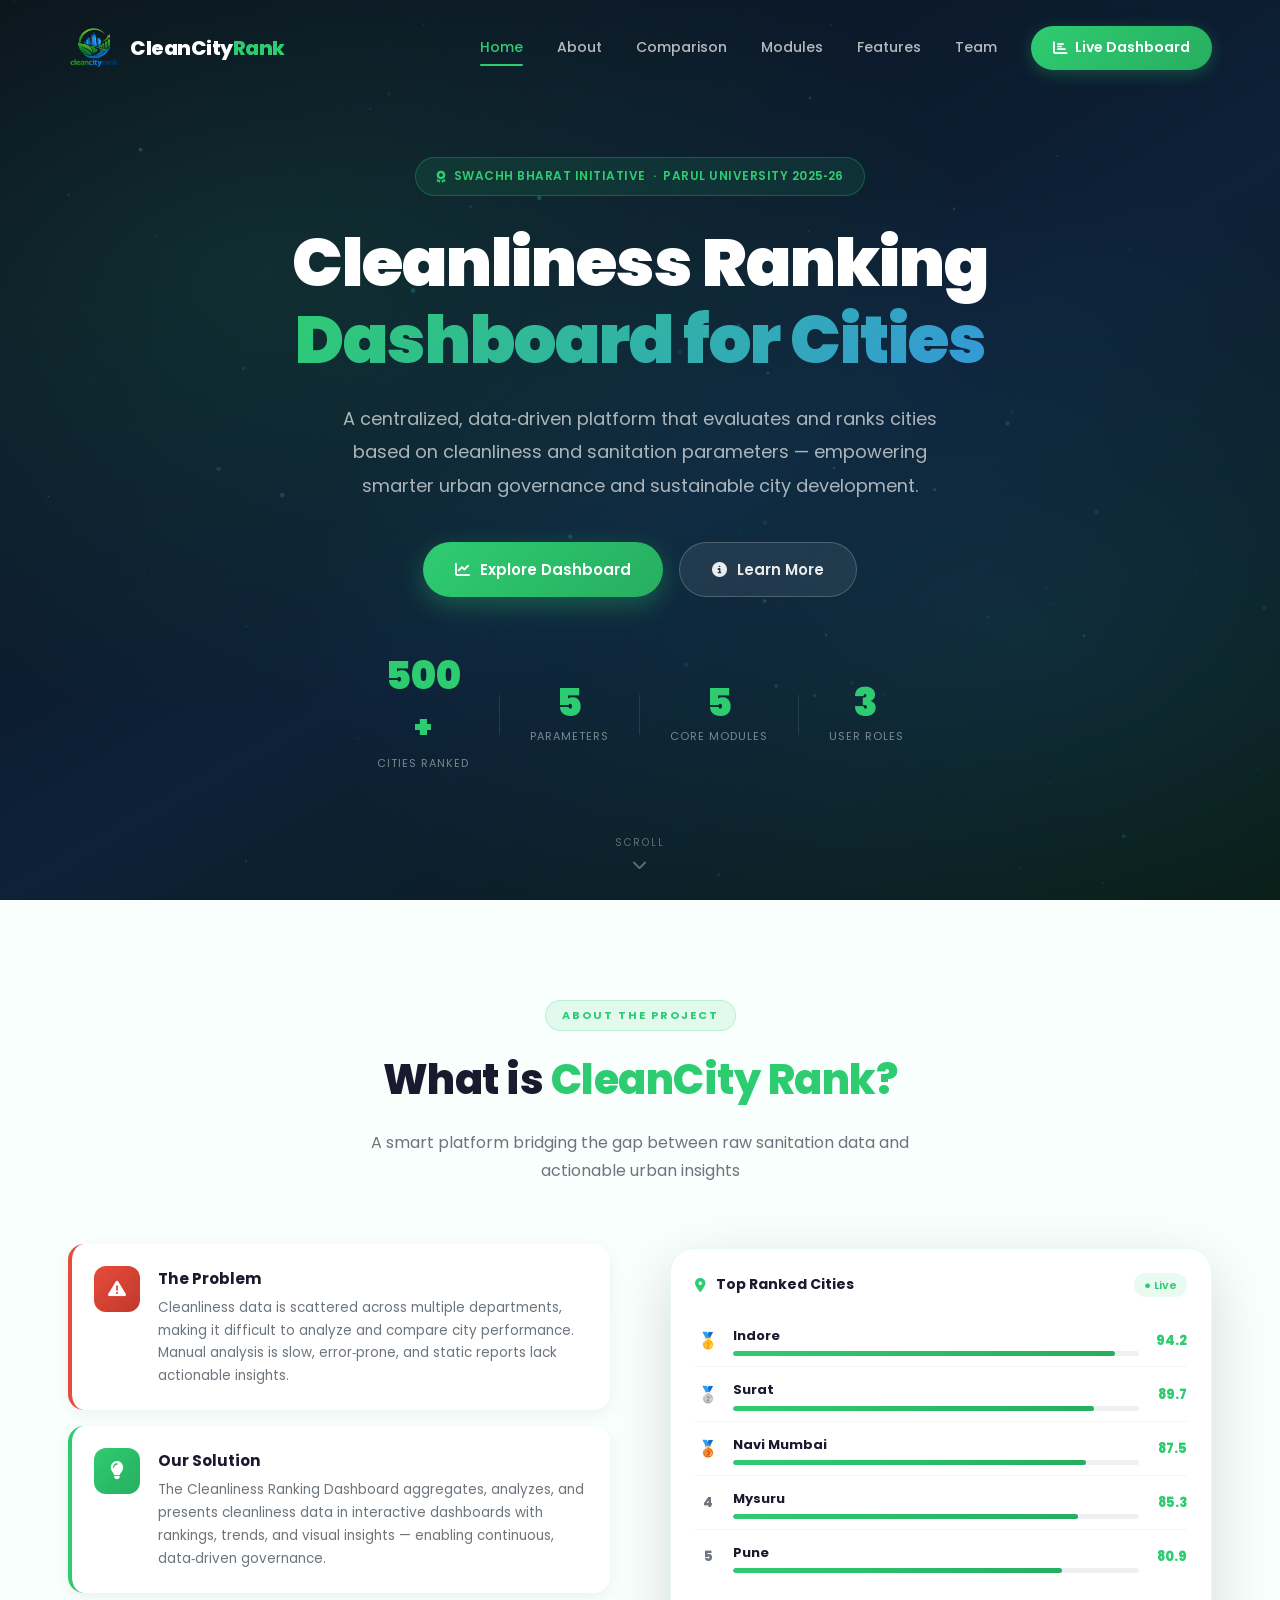
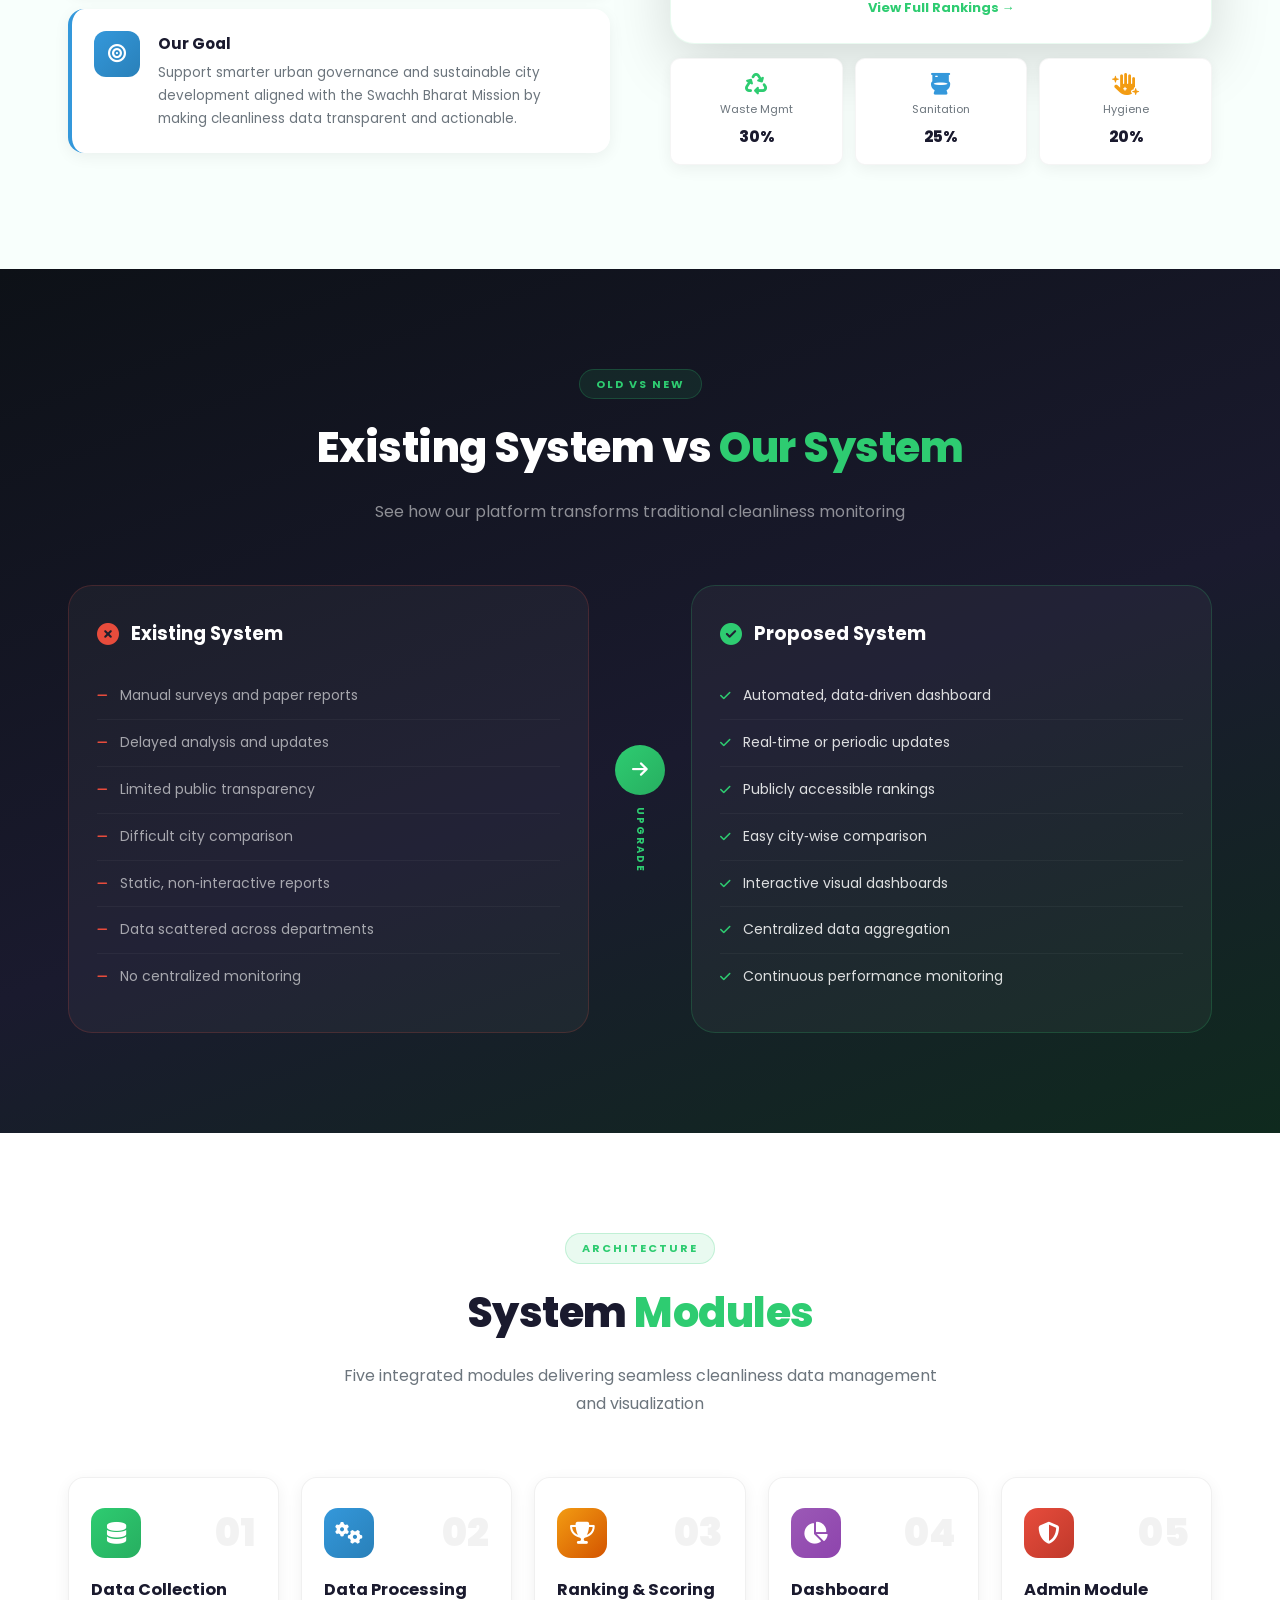
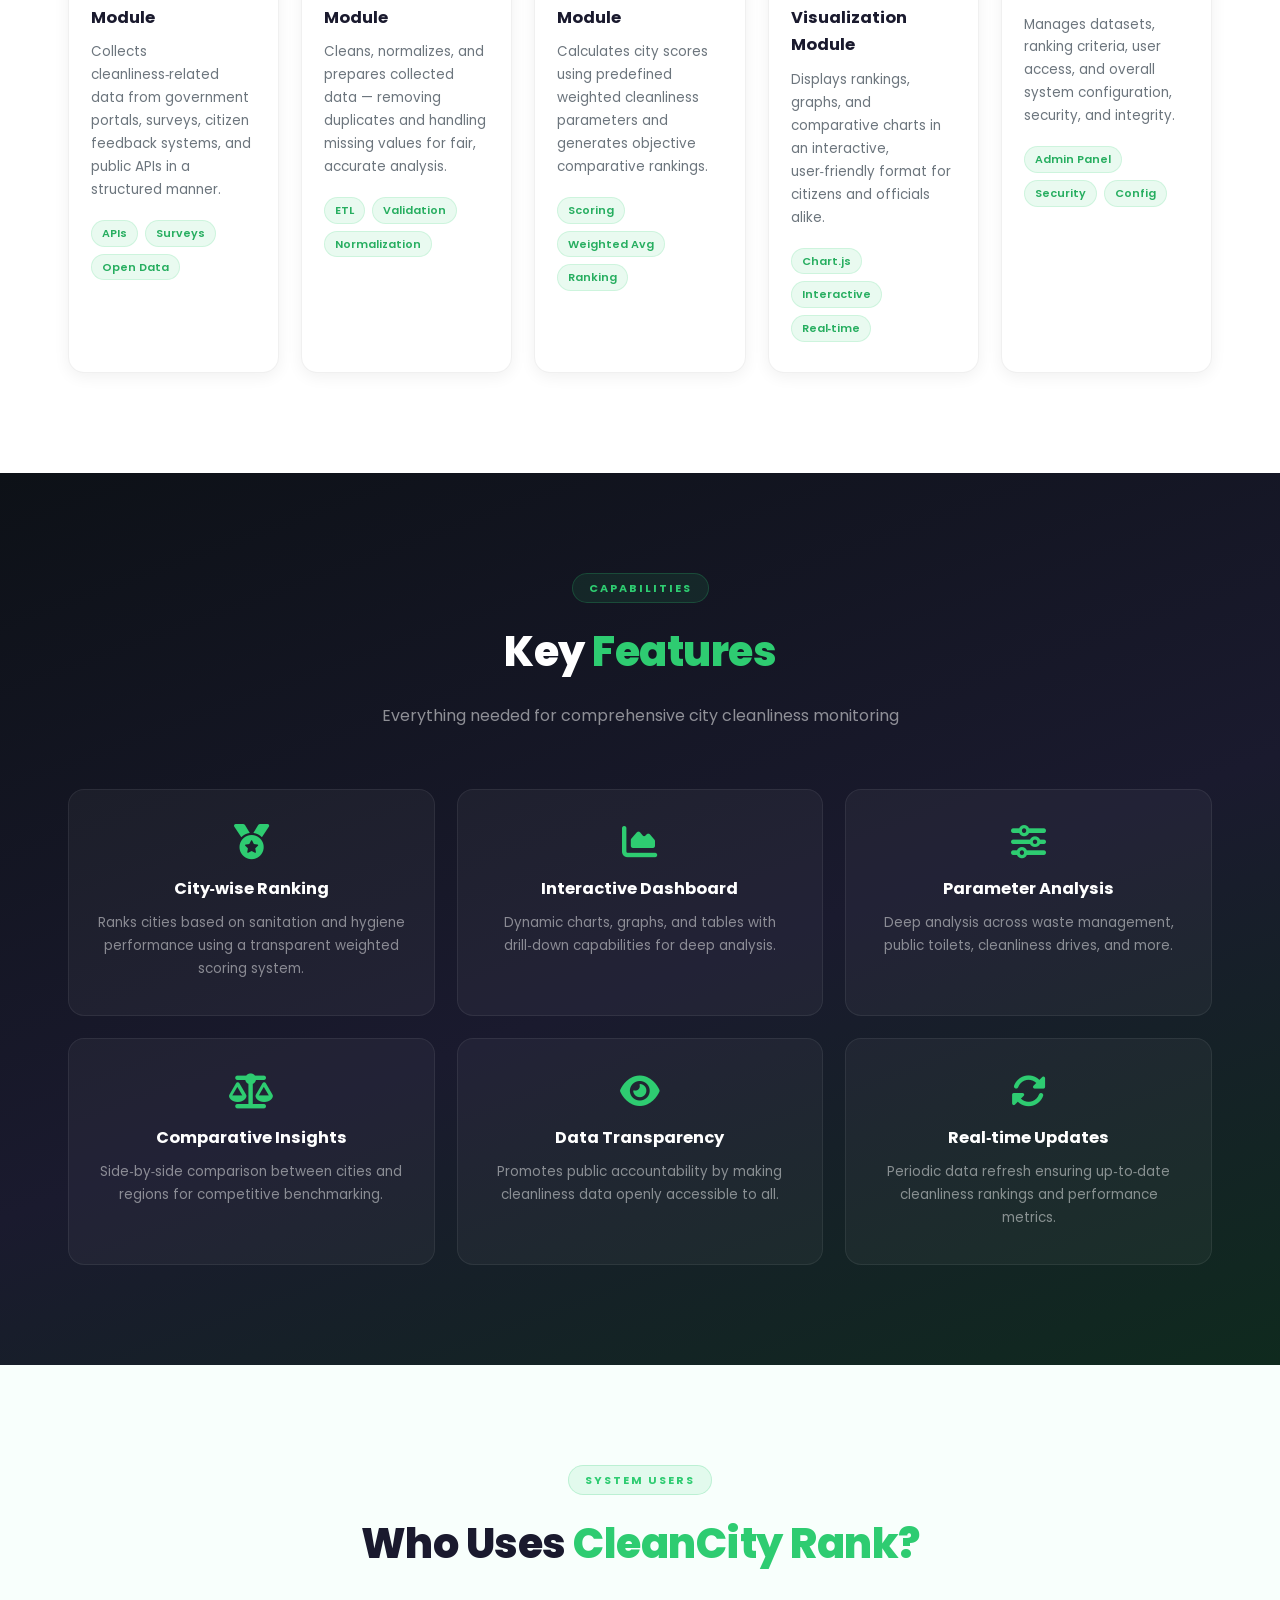
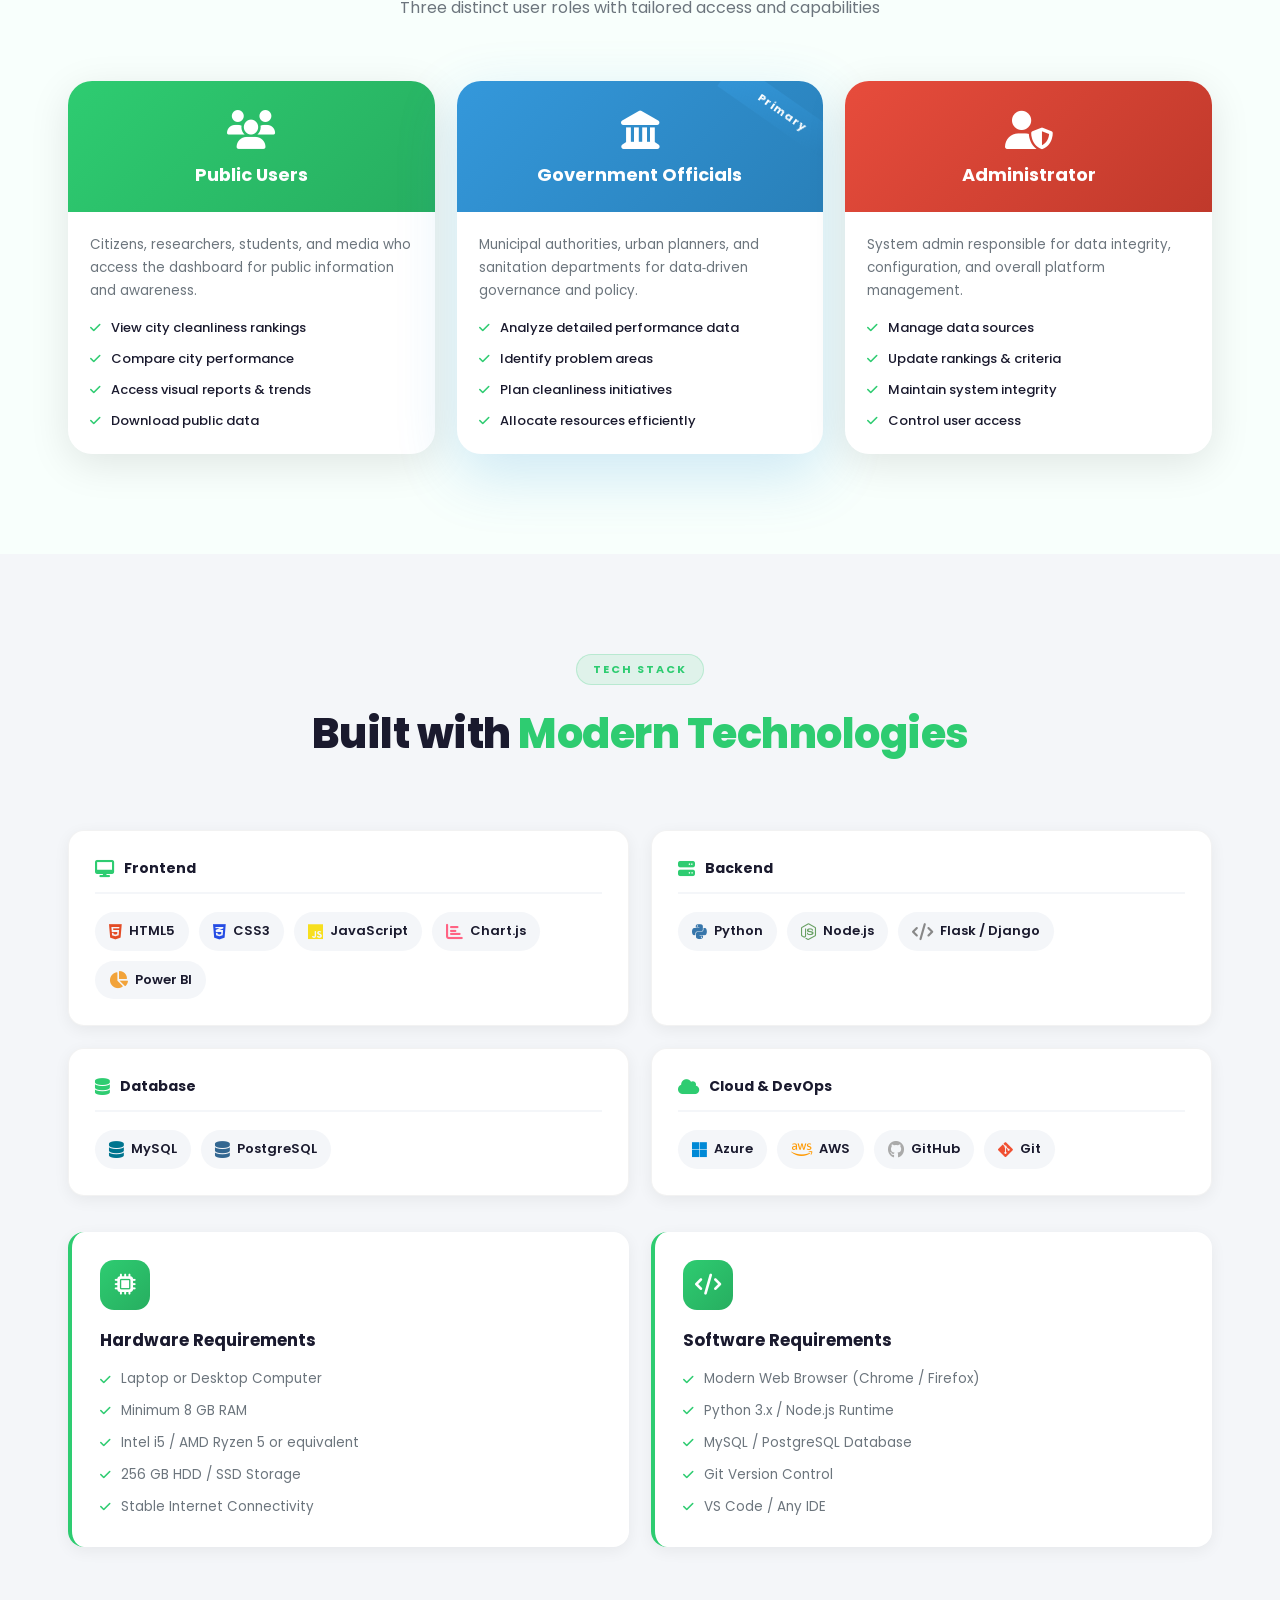
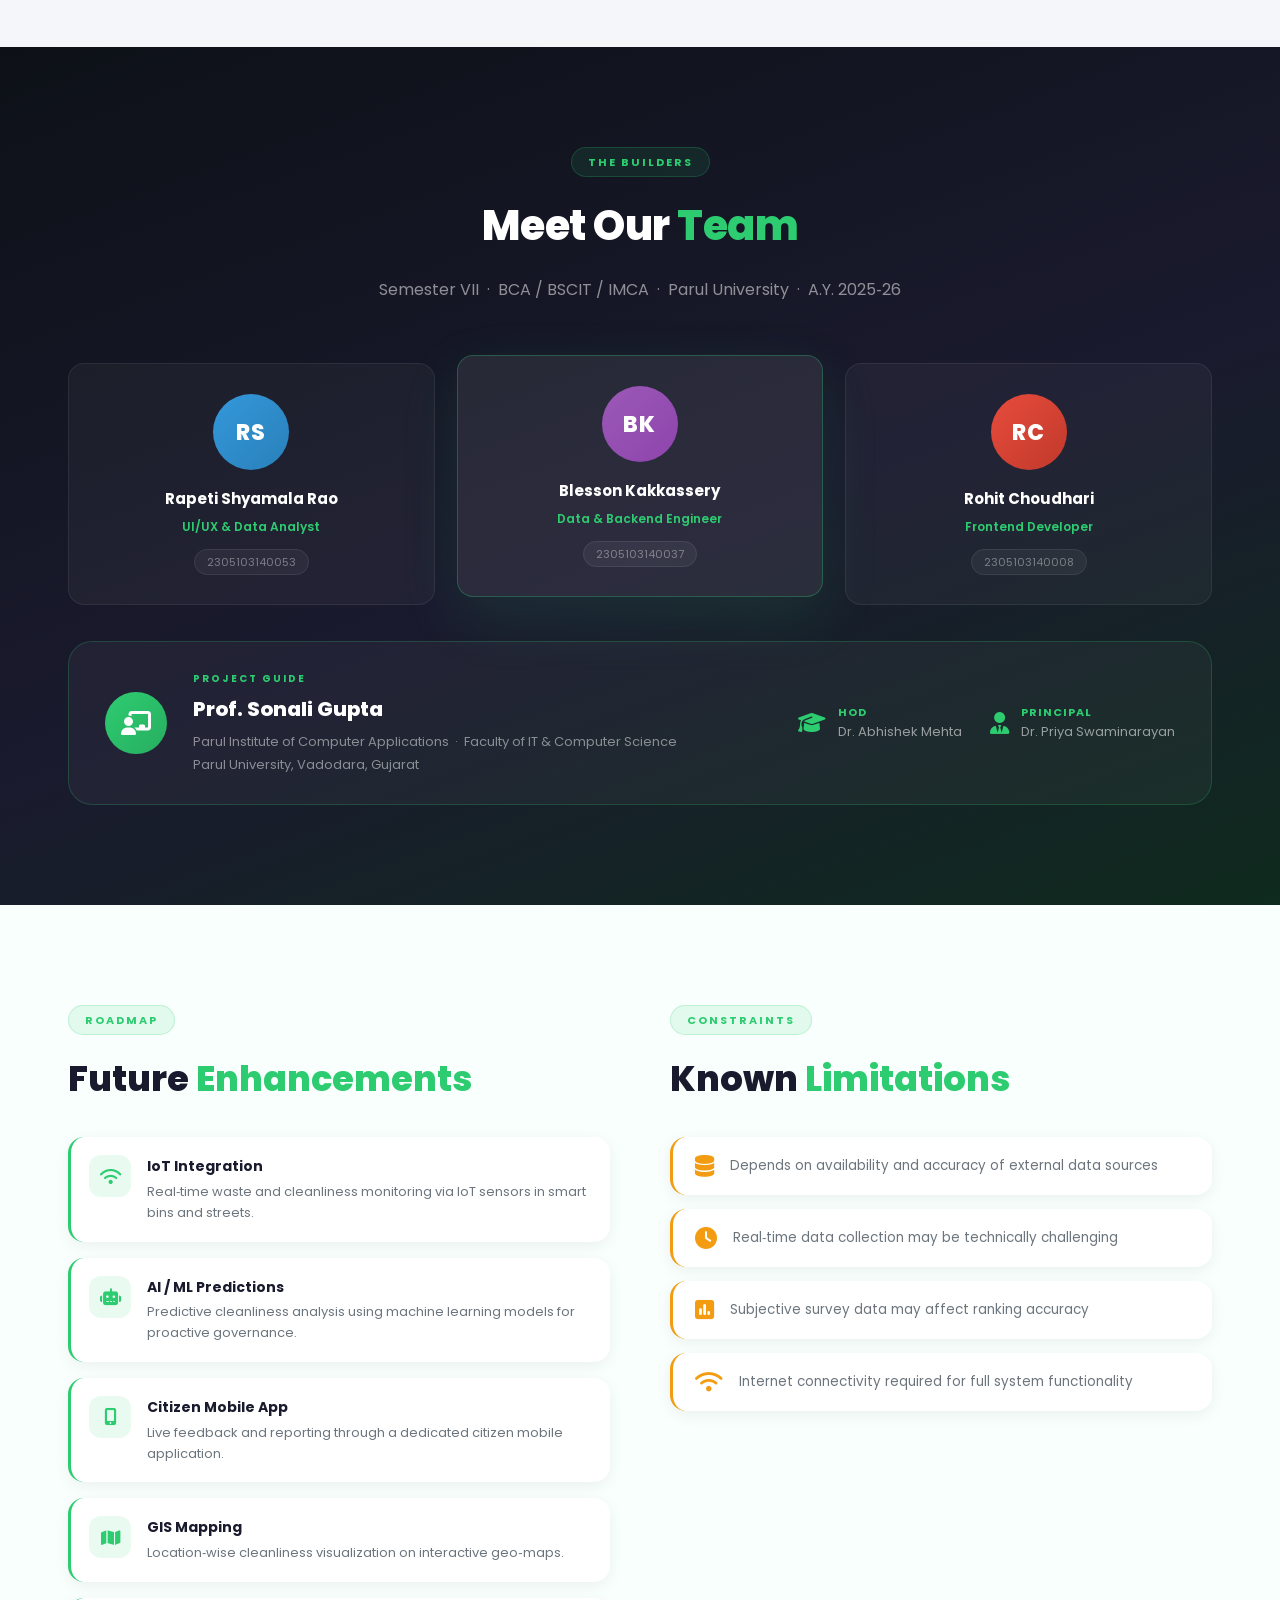
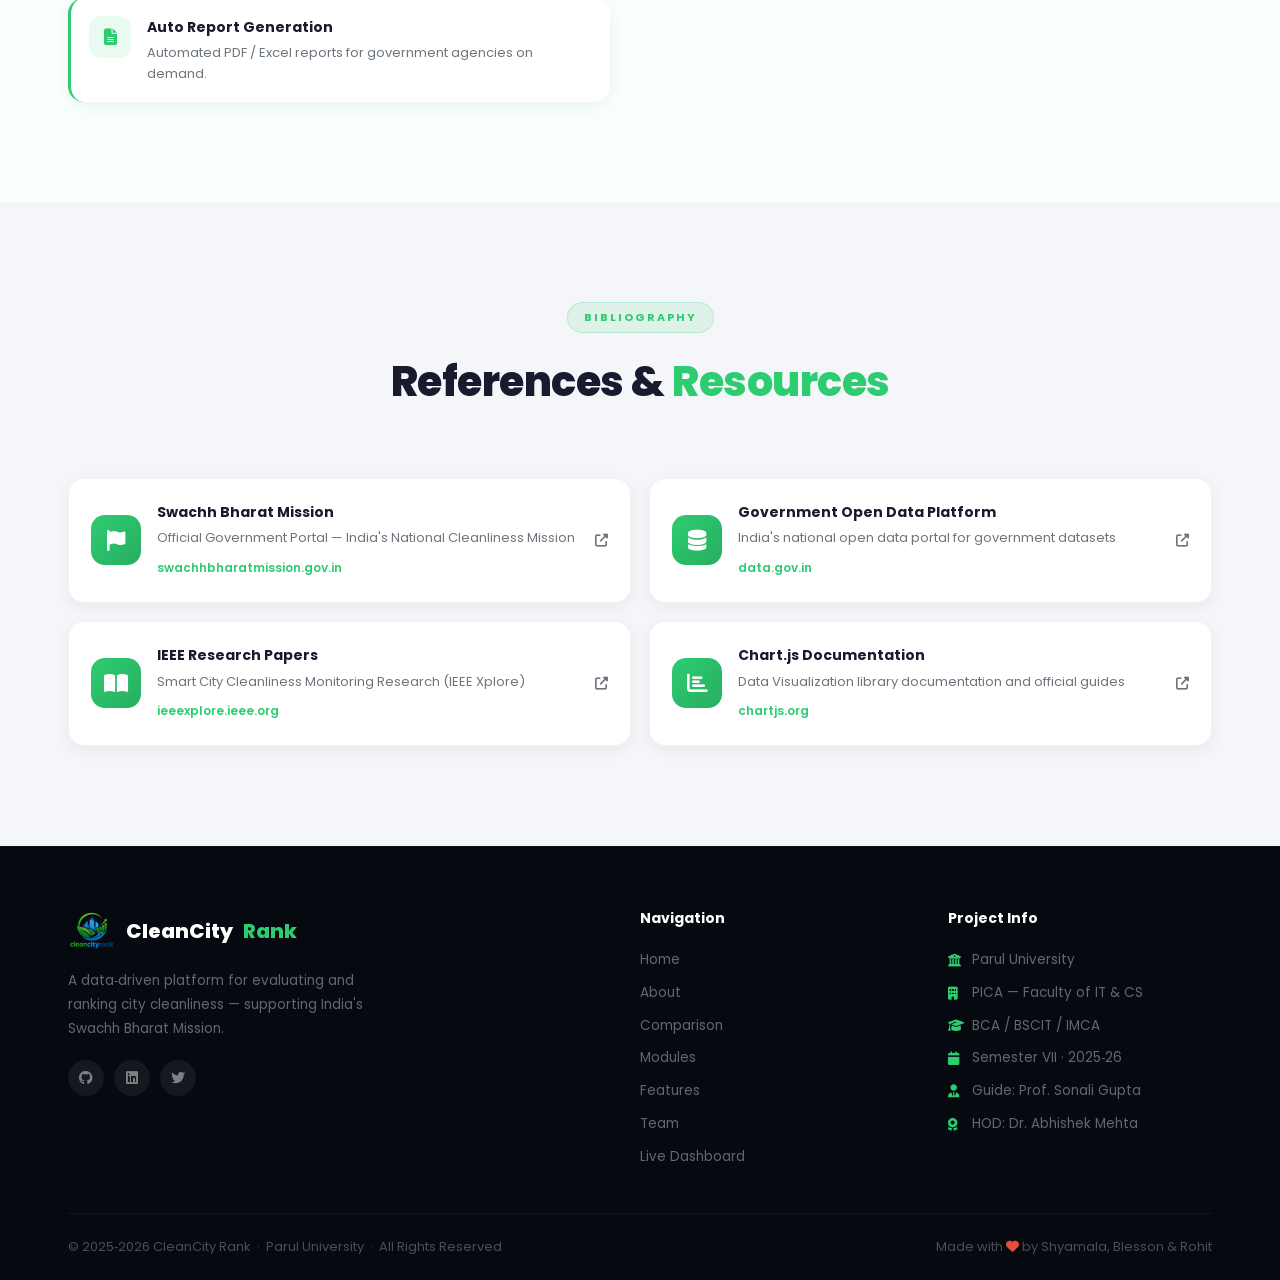
==== commit 93d55536: "Add CleanCity Rank logo to website Co-authored-by: Copilot <223556219+Copilot@users.noreply.github.c" ====
--- a/index.html
+++ b/index.html
@@ -5,6 +5,7 @@
     <meta name="viewport" content="width=device-width, initial-scale=1.0">
     <meta name="description" content="Cleanliness Ranking Dashboard for Cities - A data-driven platform for evaluating city cleanliness under Swachh Bharat Mission">
     <title>CleanCity Rank | Cleanliness Ranking Dashboard for Cities</title>
+    <link rel="icon" type="image/png" href="images/Clean%20City%20Rank%20Eco%20Logo.png">
     <link href="https://fonts.googleapis.com/css2?family=Poppins:wght@300;400;500;600;700;800;900&display=swap" rel="stylesheet">
     <link rel="stylesheet" href="https://cdnjs.cloudflare.com/ajax/libs/font-awesome/6.5.0/css/all.min.css">
     <link href="https://unpkg.com/aos@2.3.1/dist/aos.css" rel="stylesheet">
@@ -29,7 +30,7 @@
 <nav class="navbar" id="navbar">
     <div class="nav-container">
         <a href="index.html" class="nav-logo">
-            <i class="fas fa-leaf"></i>
+            <img src="images/Clean%20City%20Rank%20Eco%20Logo.png" alt="">
             <span>CleanCity<span class="accent">Rank</span></span>
         </a>
         <div class="nav-menu" id="navMenu">
@@ -628,7 +629,8 @@
         <div class="footer-grid">
             <div class="footer-brand">
                 <a href="index.html" class="footer-logo">
-                    <i class="fas fa-leaf"></i>CleanCity<span class="accent">Rank</span>
+                    <img src="images/Clean%20City%20Rank%20Eco%20Logo.png" alt="">
+                    CleanCity<span class="accent">Rank</span>
                 </a>
                 <p>A data‑driven platform for evaluating and ranking city cleanliness — supporting India's Swachh Bharat Mission.</p>
                 <div class="footer-socials">
--- a/css/style.css
+++ b/css/style.css
@@ -111,7 +111,7 @@
   display:flex; align-items:center; gap:10px;
   font-size:20px; font-weight:800; color:#fff; letter-spacing:-.5px;
 }
-.nav-logo i   { color:var(--green); font-size:22px; }
+.nav-logo img { width:52px; height:52px; object-fit:contain; flex-shrink:0; }
 .nav-logo .accent { color:var(--green); }
 
 .nav-menu { display:flex; align-items:center; gap:34px; }
@@ -618,7 +618,7 @@
   display:flex; align-items:center; gap:10px;
   font-size:20px; font-weight:800; color:#fff; margin-bottom:14px;
 }
-.footer-logo i { color:var(--green); }
+.footer-logo img { width:48px; height:48px; object-fit:contain; flex-shrink:0; }
 .footer-logo .accent { color:var(--green); }
 .footer-brand p {
   font-size:13.5px; color:rgba(255,255,255,.38);
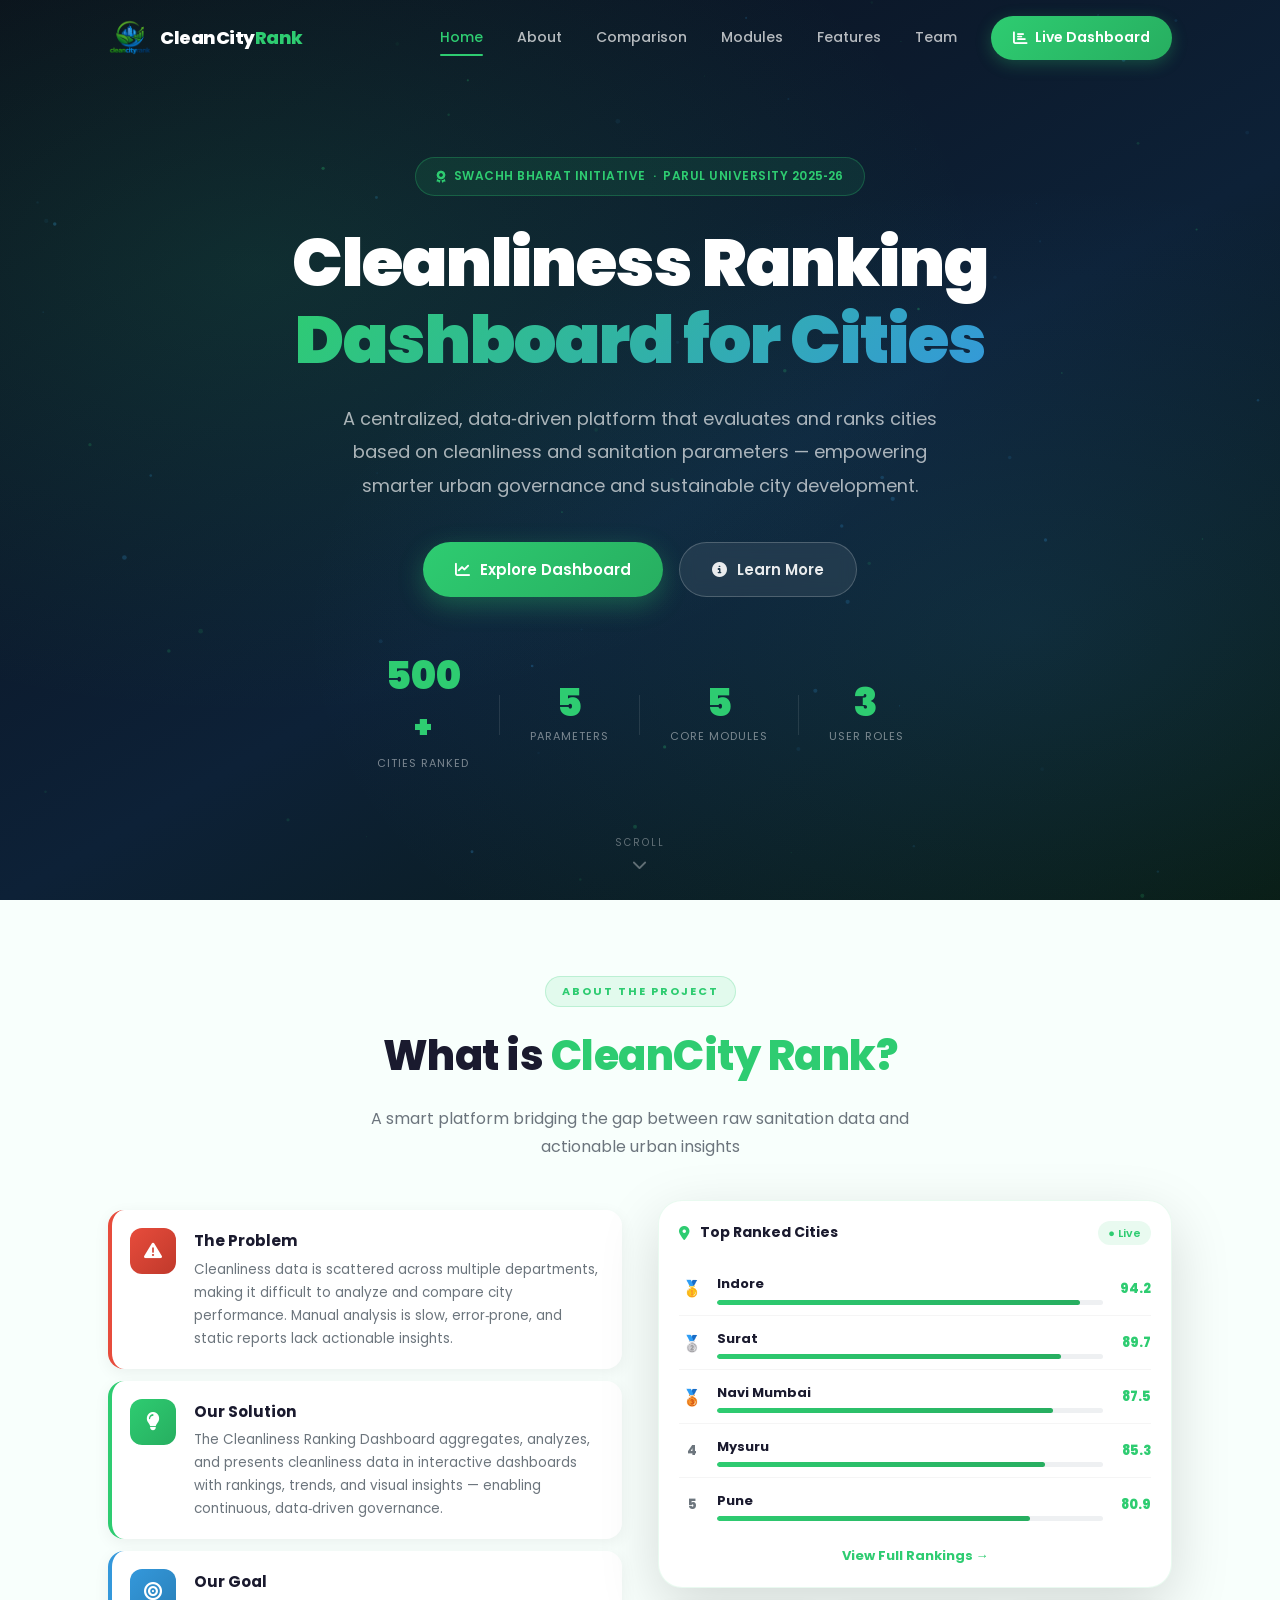
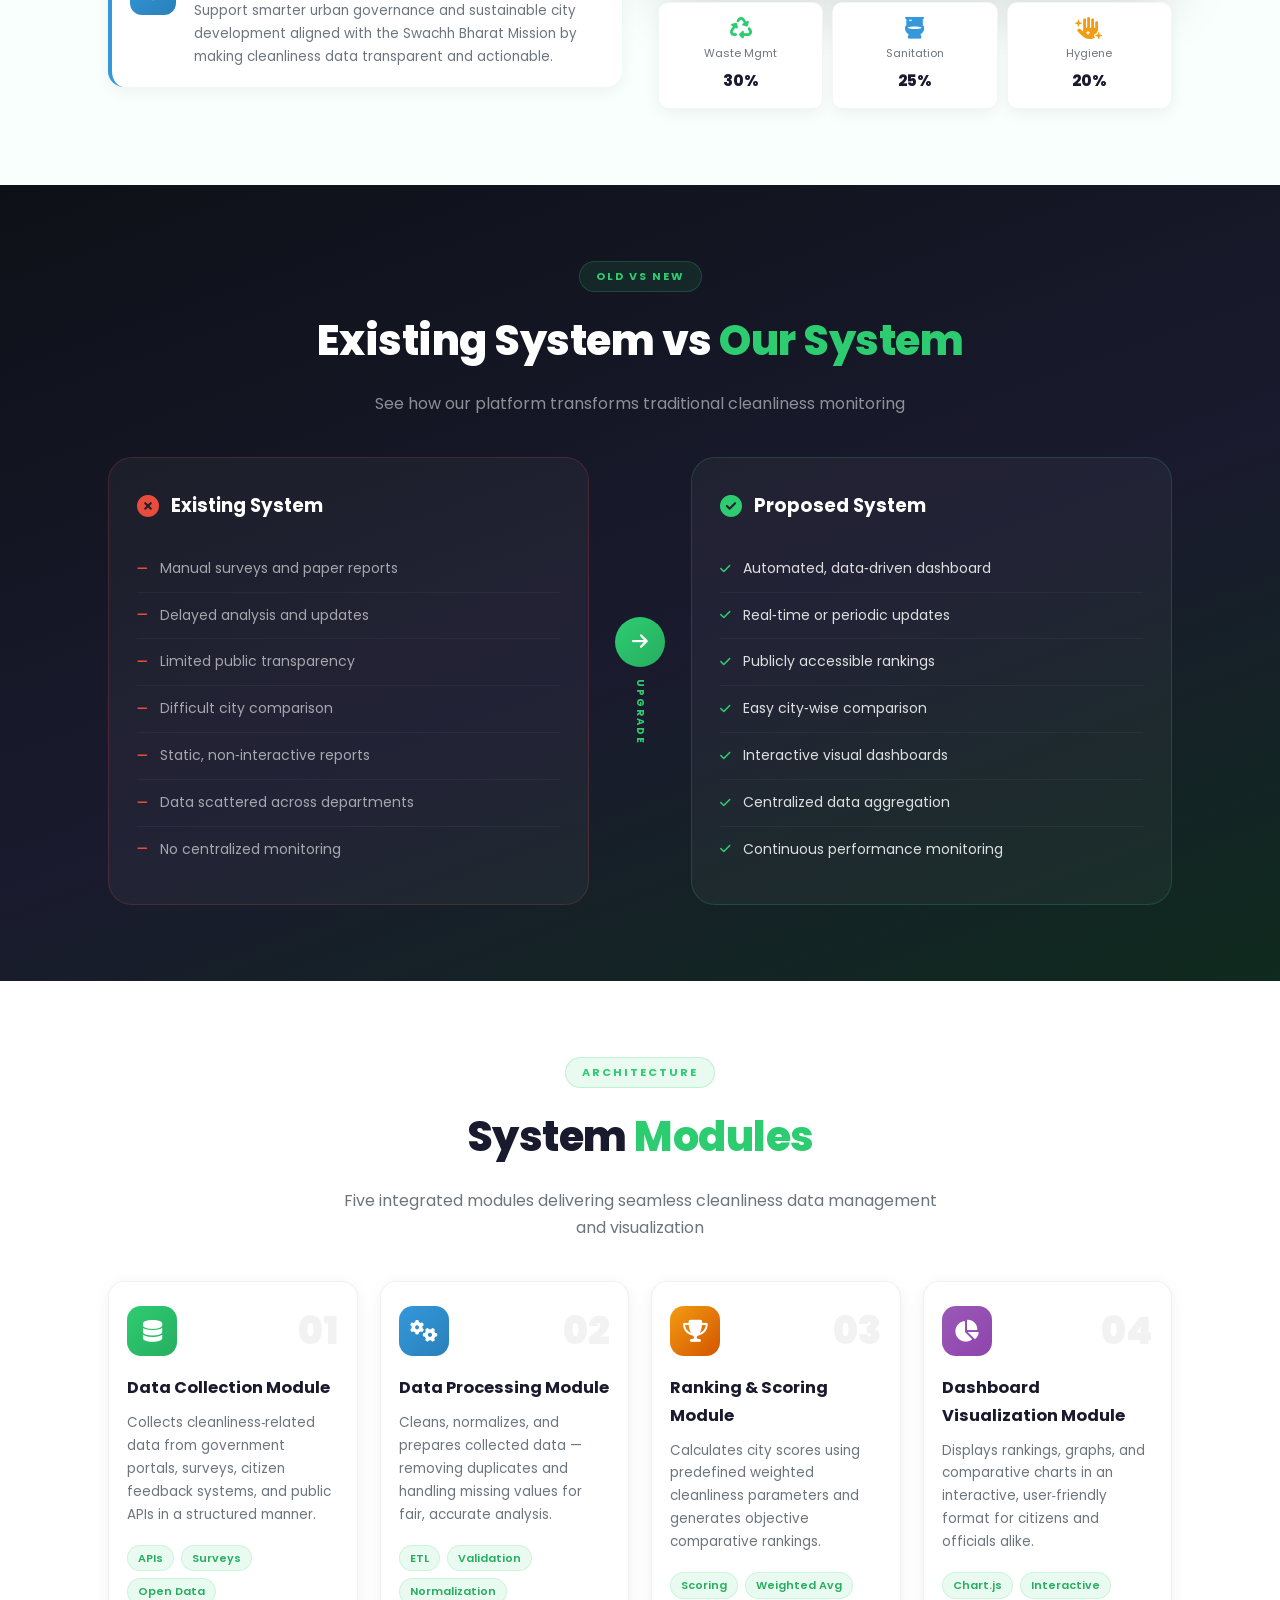
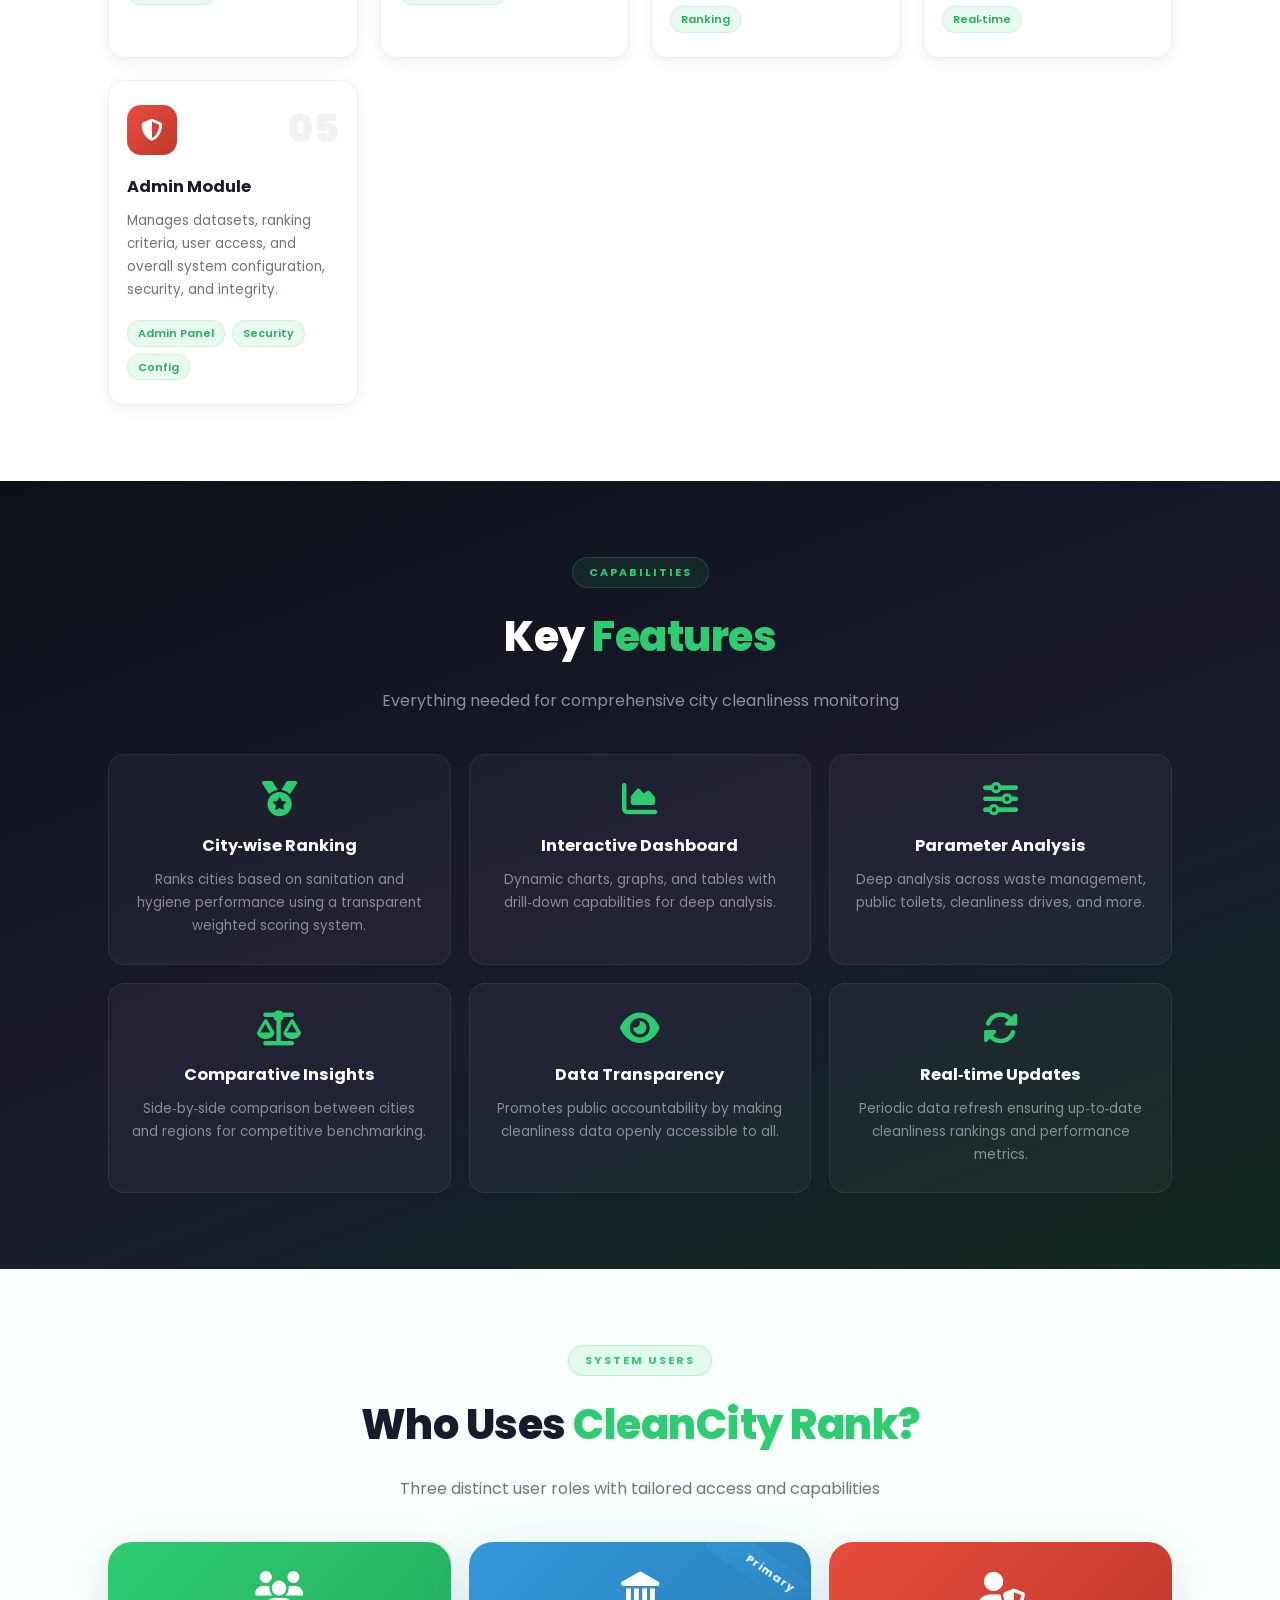
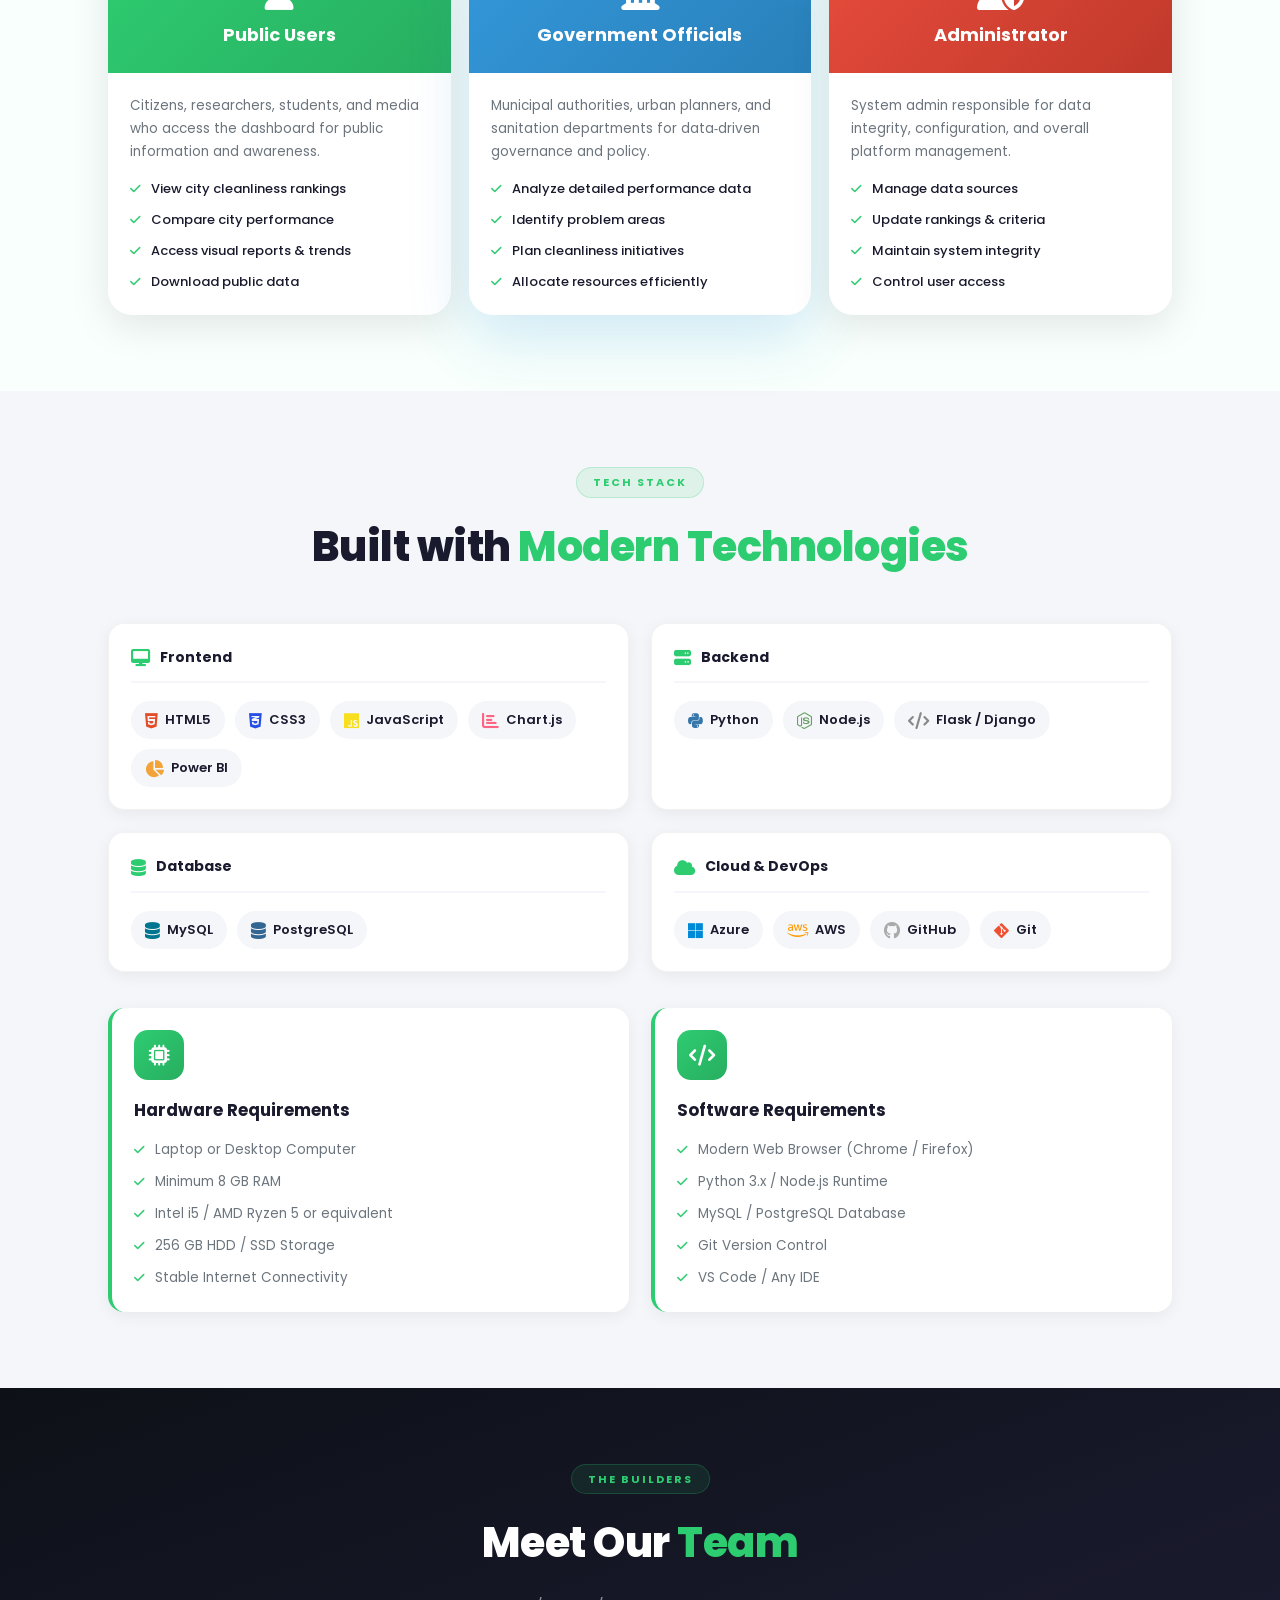
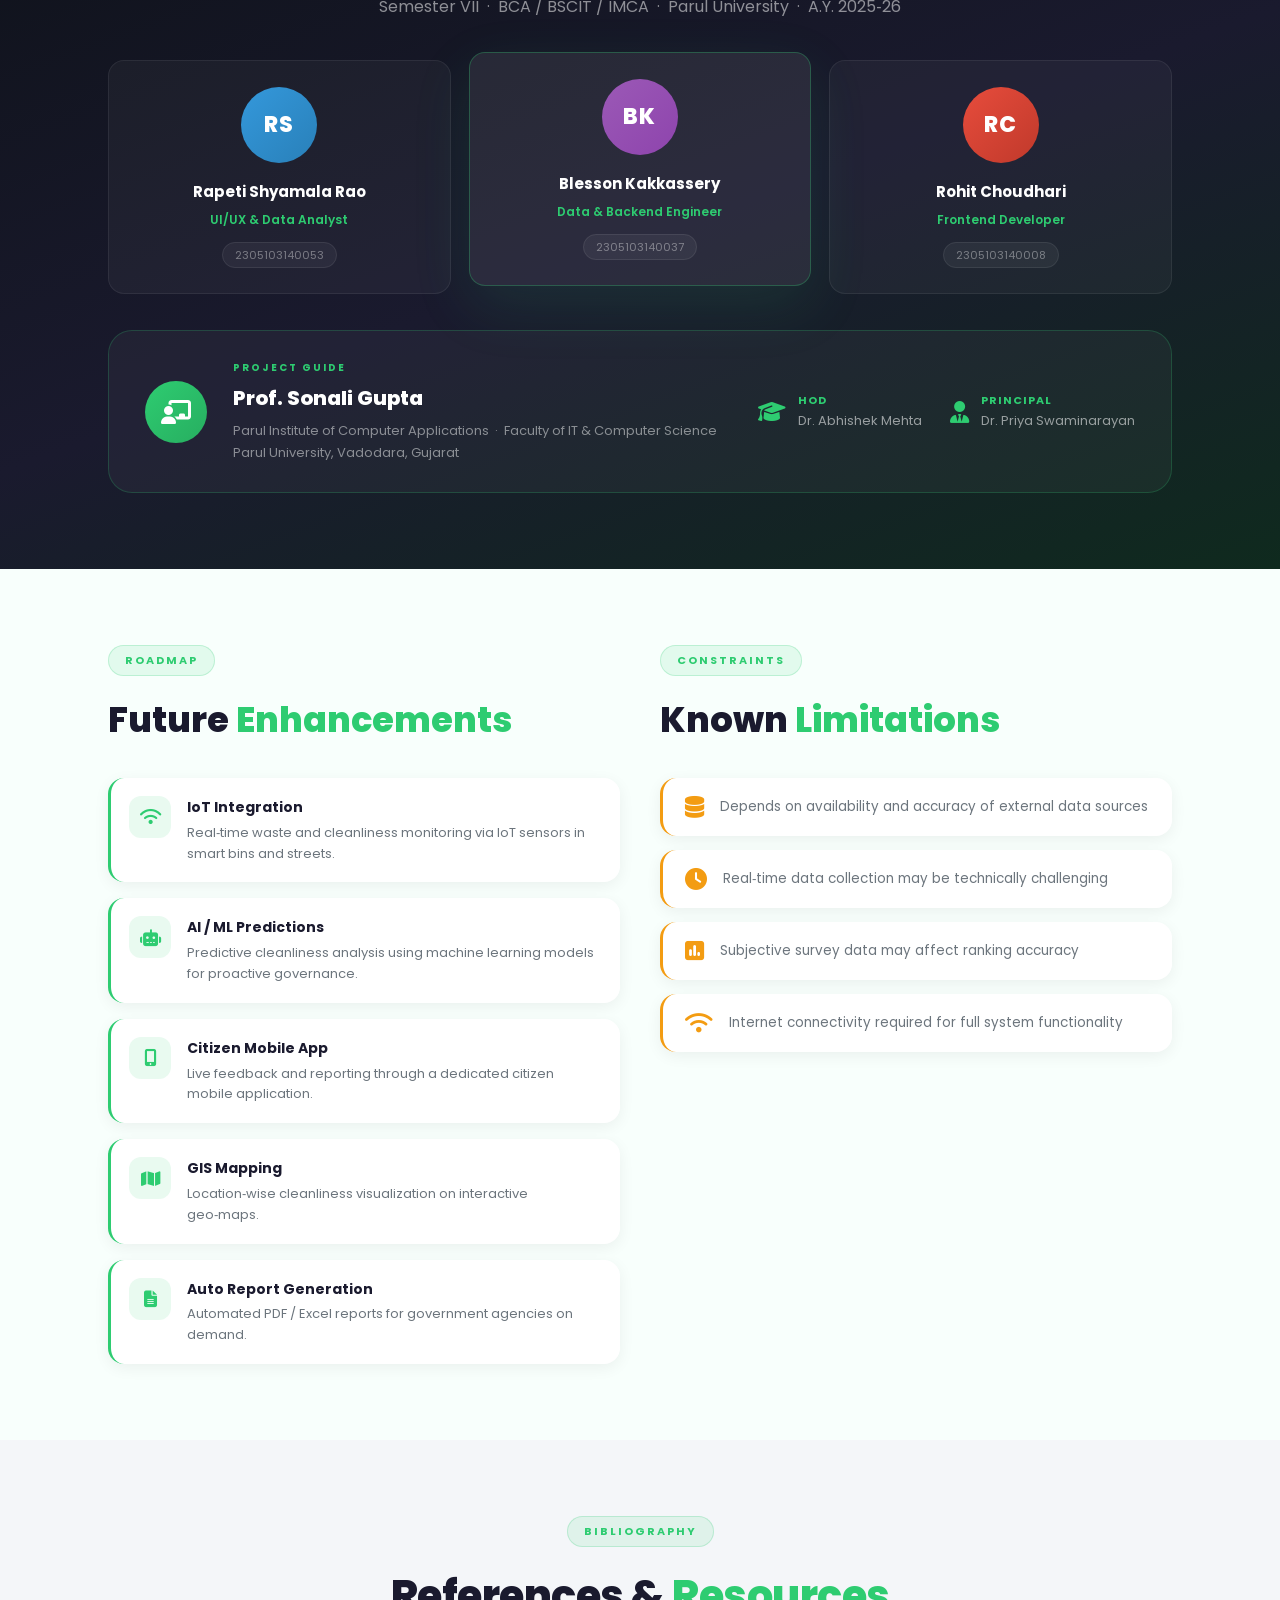
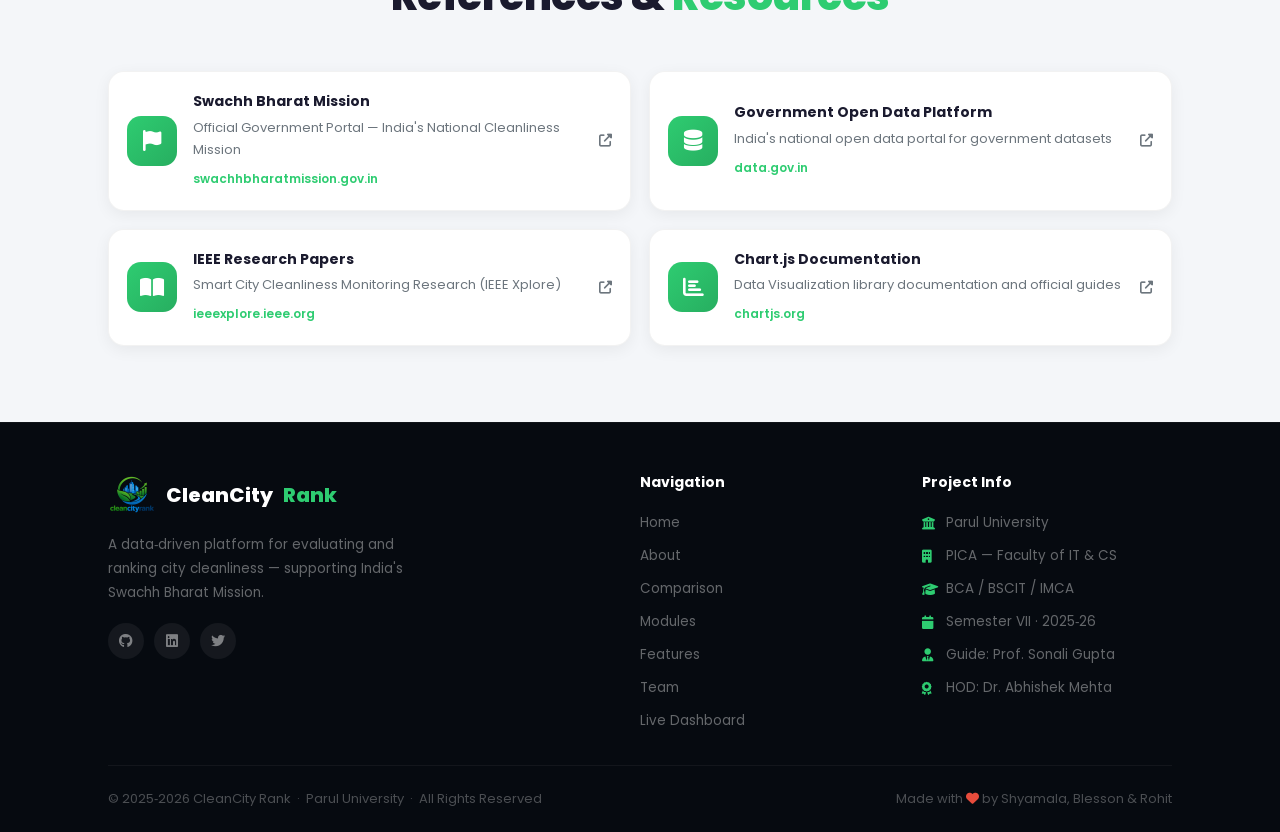
==== commit 9fe8f5d3: "Compact homepage layout across screen sizes Co-authored-by: Copilot <223556219+Copilot@users.noreply" ====
--- a/index.html
+++ b/index.html
@@ -11,7 +11,7 @@
     <link href="https://unpkg.com/aos@2.3.1/dist/aos.css" rel="stylesheet">
     <link rel="stylesheet" href="css/style.css">
 </head>
-<body>
+<body class="home-page">
 
 <!-- ═══════════════════════════════════════════════════
      PRELOADER
--- a/css/style.css
+++ b/css/style.css
@@ -696,3 +696,94 @@
   .modules-grid    { grid-template-columns:1fr; }
   .guide-card      { flex-direction:column; }
 }
+
+/* Compact homepage layout */
+.home-page .nav-container,
+.home-page .container { max-width:1120px; }
+.home-page .navbar { padding:16px 0; }
+.home-page .navbar.scrolled { padding:10px 0; }
+.home-page .nav-logo { gap:8px; font-size:18px; }
+.home-page .nav-logo img { width:44px; height:44px; }
+.home-page .section { padding:76px 0; }
+.home-page .section-header { margin-bottom:40px; }
+.home-page .about-grid { gap:36px; }
+.home-page .ablock { padding:18px; margin-bottom:12px; }
+.home-page .rank-preview-card { padding:20px; }
+.home-page .mini-params { gap:9px; }
+.home-page .mod-card { padding:24px 18px; }
+.home-page .features-grid,
+.home-page .roles-grid,
+.home-page .team-grid { gap:18px; }
+.home-page .feat-card,
+.home-page .team-card { padding:26px 20px; }
+.home-page .tech-col,
+.home-page .req-card { padding:22px; }
+.home-page .fl-grid { gap:40px; }
+.home-page .ref-card { padding:18px; }
+.home-page .footer { padding-top:48px; }
+.home-page .footer-grid { gap:32px; margin-bottom:32px; }
+
+@media(max-width:960px){
+  .home-page .nav-menu {
+    position:fixed; top:0; right:-100%; height:100vh;
+    width:min(280px,calc(100vw - 24px));
+    background:rgba(10,14,26,.98); backdrop-filter:blur(20px);
+    flex-direction:column; align-items:flex-start;
+    padding:90px 30px 40px; gap:22px;
+    transition:right .4s ease; z-index:1000;
+    border-left:1px solid rgba(255,255,255,.06);
+  }
+  .home-page .nav-menu.open { right:0; }
+  .home-page .hamburger { display:flex; }
+  .home-page .nav-link { font-size:17px; color:rgba(255,255,255,.85); }
+}
+
+@media(max-width:768px){
+  .home-page .container,
+  .home-page .nav-container { padding-right:22px; padding-left:22px; }
+  .home-page .section { padding:56px 0; }
+  .home-page .hero { min-height:90svh; padding:104px 22px 76px; }
+  .home-page .hero h1 { font-size:clamp(2rem,6vw,3rem); }
+  .home-page .hero p { margin-bottom:30px; }
+  .home-page .hero-btns { margin-bottom:38px; }
+  .home-page .hero-stat { padding:12px 18px; }
+  .home-page .hero-stat .count { font-size:2rem; }
+  .home-page .section-header { margin-bottom:32px; }
+  .home-page .about-grid { gap:24px; }
+  .home-page .cmp-col { padding:24px 20px; }
+  .home-page .guide-card { padding:20px; gap:18px; }
+  .home-page .footer-grid { gap:24px; }
+}
+
+@media(max-width:480px){
+  .home-page .container,
+  .home-page .nav-container { padding-right:16px; padding-left:16px; }
+  .home-page .section { padding:44px 0; }
+  .home-page .navbar { padding:12px 0; }
+  .home-page .navbar.scrolled { padding:8px 0; }
+  .home-page .nav-logo { gap:7px; font-size:16px; }
+  .home-page .nav-logo img { width:38px; height:38px; }
+  .home-page .hero { min-height:88svh; padding:88px 16px 68px; }
+  .home-page .hero h1 { font-size:1.9rem; }
+  .home-page .hero-badge { font-size:9px; padding:6px 12px; }
+  .home-page .hero p { font-size:.92rem; margin-bottom:24px; }
+  .home-page .hero-btns { gap:10px; margin-bottom:28px; }
+  .home-page .hero-btns .btn { padding:11px 20px; }
+  .home-page .hero-stat { padding:10px 12px; }
+  .home-page .hero-stat .count { font-size:1.7rem; }
+  .home-page .ablock { gap:12px; padding:16px 14px; }
+  .home-page .ablock-icon { width:40px; height:40px; }
+  .home-page .rank-preview-card { padding:16px; }
+  .home-page .mini-params { gap:7px; }
+  .home-page .mp { padding:10px 5px; }
+  .home-page .cmp-col { padding:20px 16px; }
+  .home-page .feat-card,
+  .home-page .team-card { padding:22px 16px; }
+  .home-page .tech-col,
+  .home-page .req-card { padding:18px; }
+  .home-page .guide-card { padding:18px; }
+  .home-page .ref-card { gap:12px; padding:14px; }
+  .home-page .ref-icon { width:42px; height:42px; font-size:18px; }
+  .home-page .footer-bottom { padding:18px 0; }
+  .home-page .footer-bottom p { font-size:12px; }
+}
